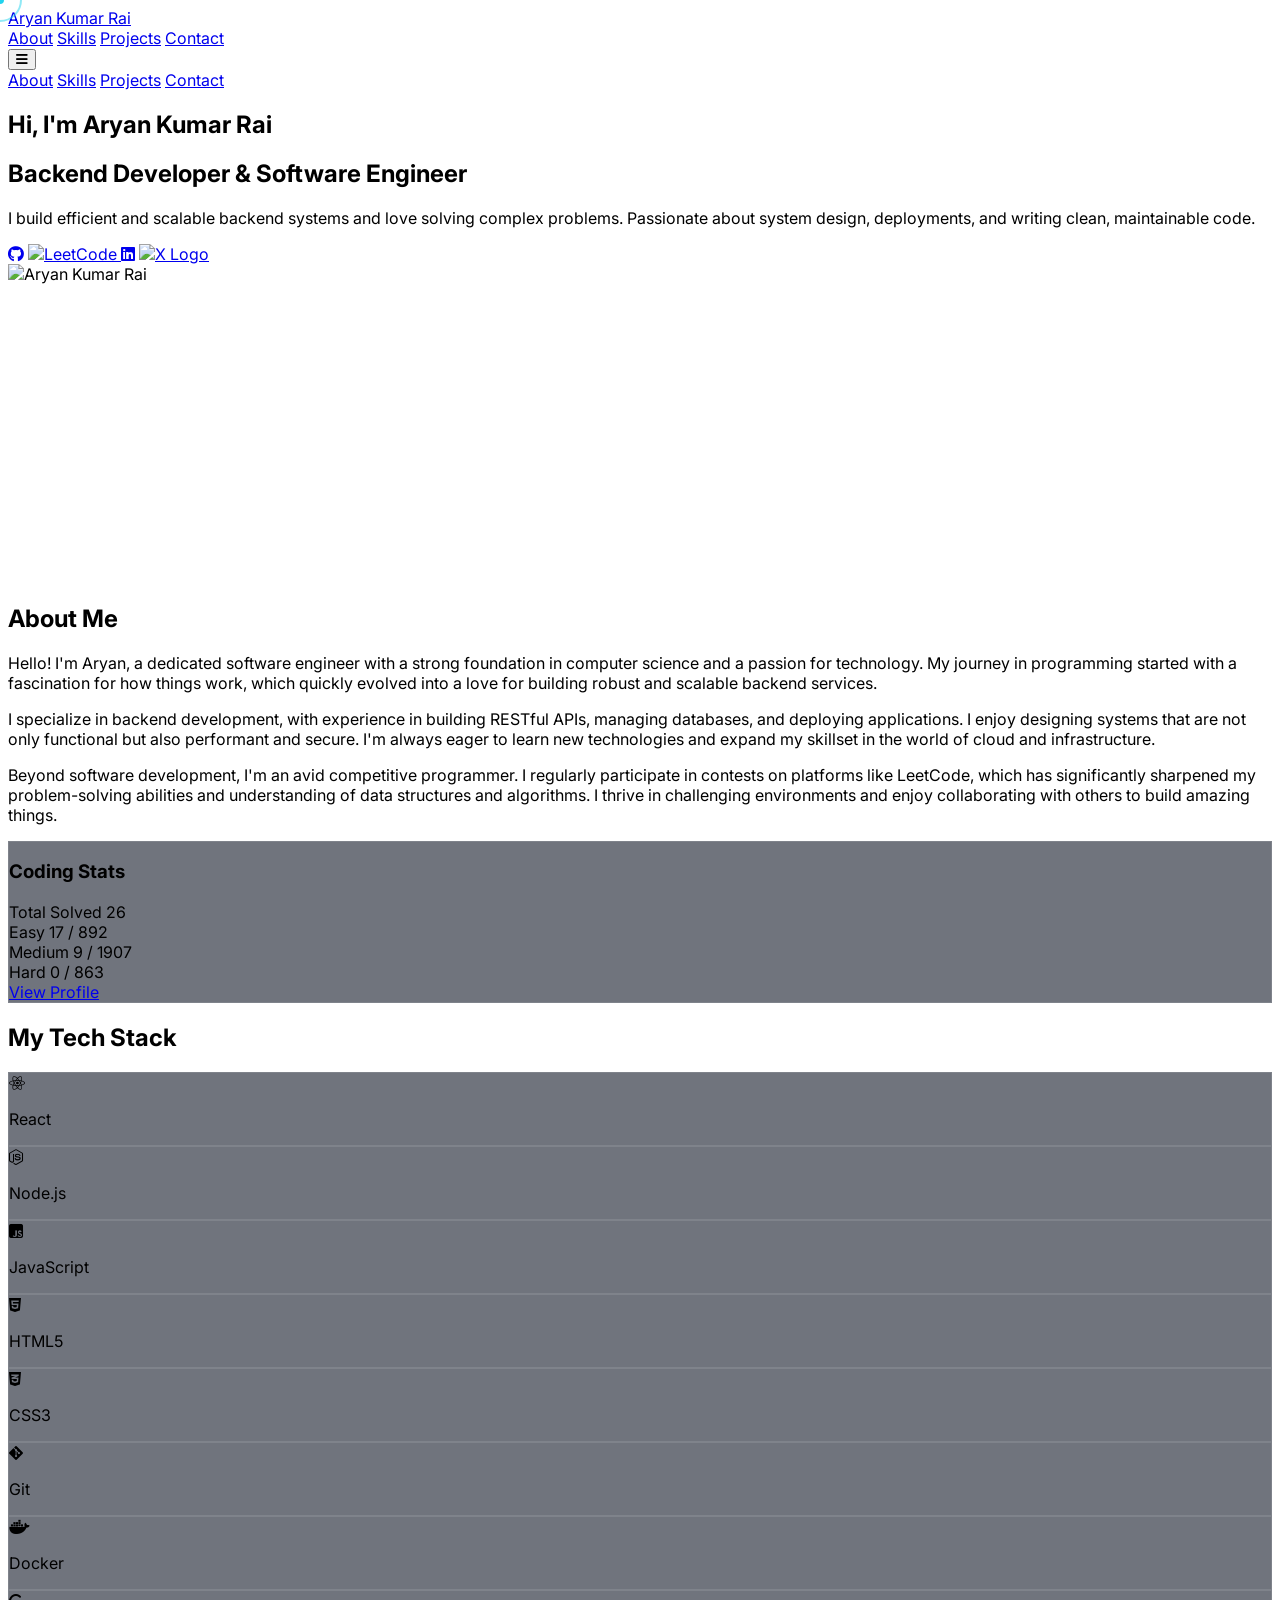
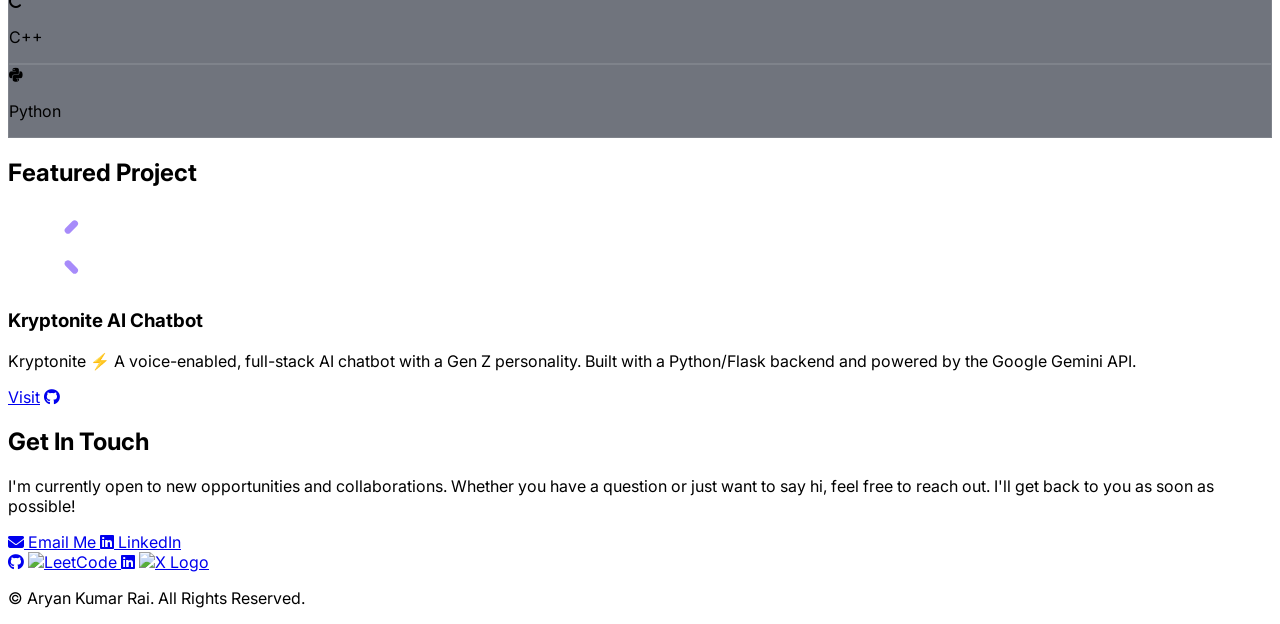
==== index.html @ 349c6fac "Update index.html" ====
<!DOCTYPE html>
<html lang="en">
<head>
    <meta charset="UTF-8">
    <meta name="viewport" content="width=device-width, initial-scale=1.0">
    <title>Aryan Kumar Rai - Portfolio</title>
    <script src="https://cdnjs.cloudflare.com/ajax/libs/three.js/r128/three.min.js"></script>
    <script src="https://cdn.tailwindcss.com"></script>
    <link href="https://fonts.googleapis.com/css2?family=Inter:wght@400;500;600;700&display=swap" rel="stylesheet">
    <link rel="stylesheet" href="https://cdnjs.cloudflare.com/ajax/libs/font-awesome/6.4.0/css/all.min.css">
    <link rel="stylesheet" href="style.css">
</head>
<body class="bg-gray-900 text-gray-200">

    <canvas id="bg-canvas"></canvas>

    <!-- Custom Cursor Elements -->
    <div class="cursor-dot"></div>
    <div class="cursor-outline"></div>

    <!-- Header -->
    <header class="bg-gray-900/80 backdrop-blur-sm sticky top-0 z-50">
        <div class="container mx-auto px-6 py-4 flex justify-between items-center">
            <a href="#" class="text-2xl font-bold text-white">Aryan Kumar Rai</a>
            <nav class="hidden md:flex space-x-6 items-center">
                <a href="#about" class="hover:text-cyan-400 transition-colors">About</a>
                <a href="#skills" class="hover:text-cyan-400 transition-colors">Skills</a>
                <a href="#projects" class="hover:text-cyan-400 transition-colors">Projects</a>
                <a href="#contact" class="hover:text-cyan-400 transition-colors">Contact</a>
            </nav>
            <button id="mobile-menu-button" class="md:hidden text-2xl">
                <i class="fas fa-bars"></i>
            </button>
        </div>
        <!-- Mobile Menu -->
        <div id="mobile-menu" class="hidden md:hidden px-6 pb-4">
            <a href="#about" class="block py-2 text-lg hover:text-cyan-400 transition-colors">About</a>
            <a href="#skills" class="block py-2 text-lg hover:text-cyan-400 transition-colors">Skills</a>
            <a href="#projects" class="block py-2 text-lg hover:text-cyan-400 transition-colors">Projects</a>
            <a href="#contact" class="block py-2 text-lg hover:text-cyan-400 transition-colors">Contact</a>
        </div>
    </header>

    <main class="container mx-auto px-6 py-12 relative z-10">

        <!-- Hero Section -->
        <section id="home" class="min-h-[80vh] flex flex-col md:flex-row items-center justify-center text-center md:text-left">
            <div class="md:w-1/2 mb-10 md:mb-0">
                <h1 class="text-4xl md:text-6xl font-bold leading-tight mb-4">
                    Hi, I'm <span class="text-cyan-400">Aryan Kumar Rai</span>
                </h1>
                <h2 class="text-2xl md:text-3xl text-gray-400 mb-8">Backend Developer & Software Engineer</h2>
                <p class="text-lg mb-8 max-w-xl mx-auto md:mx-0">
                    I build efficient and scalable backend systems and love solving complex problems. Passionate about system design, deployments, and writing clean, maintainable code.
                </p>
                <div class="flex justify-center md:justify-start space-x-4 items-center">
                    <a href="https://github.com/aryankumarrai" target="_blank" class="text-gray-300 hover:text-cyan-400 transition-colors text-3xl social-icon"><i class="fab fa-github"></i></a>
                    <a href="https://leetcode.com/u/aryankumarrai/" target="_blank" class="text-gray-300 hover:text-cyan-400 transition-colors">
                        <img src="https://cdn.iconscout.com/icon/free/png-256/free-leetcode-logo-icon-svg-png-download-2944960.png" alt="LeetCode" class="w-8 h-8 social-icon">
                    </a>
                    <a href="https://www.linkedin.com/in/aryankumarrai" target="_blank" class="text-gray-300 hover:text-cyan-400 transition-colors text-3xl social-icon"><i class="fab fa-linkedin"></i></a>
                    <a href="#" target="_blank" class="text-gray-300 hover:text-cyan-400 transition-colors">
                         <img src="https://static.dezeen.com/uploads/2023/07/x-logo-twitter-elon-musk_dezeen_2364_col_0.jpg" alt="X Logo" class="w-8 h-8 social-icon rounded-md">
                    </a>
                </div>
            </div>
             <div class="md:w-1/2 flex justify-center items-center">
                <!-- Profile Picture Container -->
                 <div class="profile-image-container">
                    <img src="https://media.licdn.com/dms/image/v2/D4E03AQFl2RPQ3EWhPg/profile-displayphoto-shrink_400_400/B4EZXxzFoKGYAg-/0/1743518478104?e=1759363200&v=beta&t=zNLG3S3oEq7czobm2VUm6BKMjxp6wqh5Le63hhycTLU" alt="Aryan Kumar Rai" class="w-full h-full rounded-full object-cover shadow-2xl shadow-cyan-500/20">
                    <canvas id="image-border-canvas"></canvas>
                 </div>
            </div>
        </section>

        <!-- About Section -->
        <section id="about" class="py-20">
            <h2 class="text-3xl font-bold text-center mb-12">About Me</h2>
            <div class="flex flex-col md:flex-row items-center gap-12">
                <div class="md:w-2/3 text-lg text-gray-300 leading-relaxed">
                    <p class="mb-4">
                        Hello! I'm Aryan, a dedicated software engineer with a strong foundation in computer science and a passion for technology. My journey in programming started with a fascination for how things work, which quickly evolved into a love for building robust and scalable backend services.
                    </p>
                    <p class="mb-4">
                        I specialize in backend development, with experience in building RESTful APIs, managing databases, and deploying applications. I enjoy designing systems that are not only functional but also performant and secure. I'm always eager to learn new technologies and expand my skillset in the world of cloud and infrastructure.
                    </p>
                    <p>
                        Beyond software development, I'm an avid competitive programmer. I regularly participate in contests on platforms like LeetCode, which has significantly sharpened my problem-solving abilities and understanding of data structures and algorithms. I thrive in challenging environments and enjoy collaborating with others to build amazing things.
                    </p>
                </div>
                <div class="md:w-1/3 p-6 glassmorphism rounded-xl">
                     <h3 class="text-xl font-semibold mb-4 text-white">Coding Stats</h3>
                     <div class="space-y-3">
                         <div class="flex justify-between items-center">
                             <span class="font-medium">Total Solved</span>
                             <span class="text-cyan-400 font-bold text-lg">26</span>
                         </div>
                         <div class="flex justify-between items-center">
                             <span class="font-medium text-green-400">Easy</span>
                             <span class="text-gray-300 font-semibold">17 / 892</span>
                         </div>
                         <div class="flex justify-between items-center">
                             <span class="font-medium text-yellow-400">Medium</span>
                             <span class="text-gray-300 font-semibold">9 / 1907</span>
                         </div>
                         <div class="flex justify-between items-center">
                             <span class="font-medium text-red-400">Hard</span>
                             <span class="text-gray-300 font-semibold">0 / 863</span>
                         </div>
                         <div class="mt-4">
                            <a href="https://leetcode.com/u/aryankumarrai/" target="_blank" class="inline-block w-full text-center bg-cyan-600 hover:bg-cyan-700 text-white font-semibold py-2 px-4 rounded-lg transition-colors">
                                View Profile
                            </a>
                         </div>
                     </div>
                </div>
            </div>
        </section>

        <!-- Skills Section -->
        <section id="skills" class="py-20">
            <h2 class="text-3xl font-bold text-center mb-12">My Tech Stack</h2>
            <div class="grid grid-cols-2 sm:grid-cols-3 md:grid-cols-4 lg:grid-cols-5 gap-8 text-center">
                <div class="skill-item p-4 glassmorphism rounded-lg hover:bg-gray-800/50 transition-all transform hover:-translate-y-1"><i class="fab fa-react text-5xl text-cyan-400 mb-2"></i><p>React</p></div>
                <div class="skill-item p-4 glassmorphism rounded-lg hover:bg-gray-800/50 transition-all transform hover:-translate-y-1"><i class="fab fa-node-js text-5xl text-green-500 mb-2"></i><p>Node.js</p></div>
                <div class="skill-item p-4 glassmorphism rounded-lg hover:bg-gray-800/50 transition-all transform hover:-translate-y-1"><i class="fab fa-js-square text-5xl text-yellow-400 mb-2"></i><p>JavaScript</p></div>
                <div class="skill-item p-4 glassmorphism rounded-lg hover:bg-gray-800/50 transition-all transform hover:-translate-y-1"><i class="fab fa-html5 text-5xl text-orange-500 mb-2"></i><p>HTML5</p></div>
                <div class="skill-item p-4 glassmorphism rounded-lg hover:bg-gray-800/50 transition-all transform hover:-translate-y-1"><i class="fab fa-css3-alt text-5xl text-blue-500 mb-2"></i><p>CSS3</p></div>
                <div class="skill-item p-4 glassmorphism rounded-lg hover:bg-gray-800/50 transition-all transform hover:-translate-y-1"><i class="fab fa-git-alt text-5xl text-orange-600 mb-2"></i><p>Git</p></div>
                <div class="skill-item p-4 glassmorphism rounded-lg hover:bg-gray-800/50 transition-all transform hover:-translate-y-1"><i class="fab fa-docker text-5xl text-blue-400 mb-2"></i><p>Docker</p></div>
                <div class="skill-item p-4 glassmorphism rounded-lg hover:bg-gray-800/50 transition-all transform hover:-translate-y-1"><i class="fas fa-c text-5xl text-blue-600 mb-2"></i><p>C++</p></div>
                <div class="skill-item p-4 glassmorphism rounded-lg hover:bg-gray-800/50 transition-all transform hover:-translate-y-1"><i class="fab fa-python text-5xl text-yellow-500 mb-2"></i><p>Python</p></div>
            </div>
        </section>

        <!-- Projects Section -->
        <section id="projects" class="py-20">
            <h2 class="text-3xl font-bold text-center mb-12">Featured Project</h2>
            <div class="flex justify-center">
                <div class="bg-gray-800/50 rounded-lg overflow-hidden shadow-lg transform hover:scale-105 transition-transform duration-300 max-w-sm">
                    <div class="w-full h-48 bg-gray-900/50 flex items-center justify-center">
                        <svg class="logo" width="80" height="80" viewBox="0 0 24 24" fill="none" xmlns="http://www.w3.org/2000/svg">
                            <path d="M13.5 3.5L6 12L13.5 20.5" stroke="var(--logo-color)" stroke-width="2" stroke-linecap="round" stroke-linejoin="round"/>
                            <path d="M11 12H20" stroke="var(--logo-color)" stroke-width="2" stroke-linecap="round" stroke-linejoin="round"/>
                            <path d="M18 7L20 5" stroke="var(--accent-color)" stroke-width="2" stroke-linecap="round" stroke-linejoin="round"/>
                            <path d="M18 17L20 19" stroke="var(--accent-color)" stroke-width="2" stroke-linecap="round" stroke-linejoin="round"/>
                        </svg>
                    </div>
                    <div class="p-6">
                        <h3 class="text-xl font-bold mb-2">Kryptonite AI Chatbot</h3>
                        <p class="text-gray-400 mb-4">Kryptonite ⚡ A voice-enabled, full-stack AI chatbot with a Gen Z personality. Built with a Python/Flask backend and powered by the Google Gemini API.</p>
                        <div class="flex justify-between items-center">
                            <a href="https://kryptonite-bot.vercel.app/" target="_blank" class="text-cyan-400 hover:underline">Visit</a>
                            <a href="https://github.com/aryankumarrai/KRYPTONITE" target="_blank" class="text-gray-300 hover:text-white"><i class="fab fa-github text-2xl"></i></a>
                        </div>
                    </div>
                </div>
            </div>
        </section>

        <!-- Contact Section -->
        <section id="contact" class="py-20 text-center">
            <h2 class="text-3xl font-bold mb-4">Get In Touch</h2>
            <p class="text-gray-400 mb-8 max-w-2xl mx-auto">
                I'm currently open to new opportunities and collaborations. Whether you have a question or just want to say hi, feel free to reach out. I'll get back to you as soon as possible!
            </p>
            <div class="flex flex-col sm:flex-row justify-center items-center space-y-4 sm:space-y-0 sm:space-x-4">
                <a href="mailto:aryansam1829@gmail.com" class="bg-cyan-600 hover:bg-cyan-700 text-white font-bold py-3 px-8 rounded-lg text-lg transition-colors inline-flex items-center w-full sm:w-auto justify-center">
                    <i class="fas fa-envelope mr-2"></i> Email Me
                </a>
                <a href="https://www.linkedin.com/in/aryankumarrai" target="_blank" class="bg-blue-600 hover:bg-blue-700 text-white font-bold py-3 px-8 rounded-lg text-lg transition-colors inline-flex items-center w-full sm:w-auto justify-center">
                    <i class="fab fa-linkedin mr-2"></i> LinkedIn
                </a>
            </div>
        </section>

    </main>

    <!-- Footer -->
    <footer class="bg-gray-900/80 mt-12">
        <div class="container mx-auto px-6 py-6 text-center text-gray-400">
            <div class="flex justify-center space-x-4 mb-4 items-center">
                <a href="https://github.com/aryankumarrai" target="_blank" class="hover:text-cyan-400 transition-colors text-xl social-icon"><i class="fab fa-github"></i></a>
                <a href="https://leetcode.com/u/aryankumarrai/" target="_blank" class="text-gray-300 hover:text-cyan-400 transition-colors">
                    <img src="https://cdn.iconscout.com/icon/free/png-256/free-leetcode-logo-icon-svg-png-download-2944960.png" alt="LeetCode" class="w-5 h-5 social-icon">
                </a>
                <a href="https://www.linkedin.com/in/aryankumarrai" target="_blank" class="hover:text-cyan-400 transition-colors text-xl social-icon"><i class="fab fa-linkedin"></i></a>
                <a href="#" target="_blank" class="text-gray-300 hover:text-cyan-400 transition-colors">
                    <img src="https://static.dezeen.com/uploads/2023/07/x-logo-twitter-elon-musk_dezeen_2364_col_0.jpg" alt="X Logo" class="w-5 h-5 social-icon rounded-sm">
                </a>
            </div>
            <p>&copy; <span id="current-year"></span> Aryan Kumar Rai. All Rights Reserved.</p>
        </div>
    </footer>

    <script src="script.js"></script>

</body>
</html>
---- style.css ----
html {
    scroll-behavior: smooth;
}
body {
    font-family: 'Inter', sans-serif;
    cursor: none; /* Hide the default cursor */
    overflow-x: hidden; /* Prevent horizontal scroll */
}
#bg-canvas {
    position: fixed;
    top: 0;
    left: 0;
    width: 100%;
    height: 100%;
    z-index: -1;
}
.glassmorphism {
    background: rgba(17, 24, 39, 0.6); /* Darker glass effect */
    backdrop-filter: blur(12px);
    -webkit-backdrop-filter: blur(12px);
    border: 1px solid rgba(255, 255, 255, 0.1);
}
.social-icon {
    transition: transform 0.3s ease;
}
.social-icon:hover {
    transform: scale(1.1);
}
.logo {
    --logo-color: #FFFFFF;
    --accent-color: #a78bfa; /* Updated accent color */
}
/* Custom Cursor Styles */
.cursor-dot {
    width: 8px;
    height: 8px;
    background-color: #22d3ee;
}
.cursor-outline {
    width: 40px;
    height: 40px;
    border: 2px solid rgba(34, 211, 238, 0.5);
}
.cursor-dot, .cursor-outline {
    position: fixed;
    top: 0;
    left: 0;
    transform: translate(-50%, -50%);
    border-radius: 50%;
    z-index: 9999;
    pointer-events: none;
    transition: transform 0.1s ease-out;
}
.cursor-outline.hover {
    transform: translate(-50%, -50%) scale(1.5);
    background-color: rgba(34, 211, 238, 0.1);
}
a, button {
    cursor: none;
}
.profile-image-container {
    position: relative;
    width: 16rem; /* 256px */
    height: 16rem; /* 256px */
}
@media (min-width: 768px) {
    .profile-image-container {
        width: 20rem; /* 320px */
        height: 20rem; /* 320px */
    }
}
#image-border-canvas {
    position: absolute;
    top: 50%;
    left: 50%;
    transform: translate(-50%, -50%);
    width: 125%;
    height: 125%;
    pointer-events: none;
}
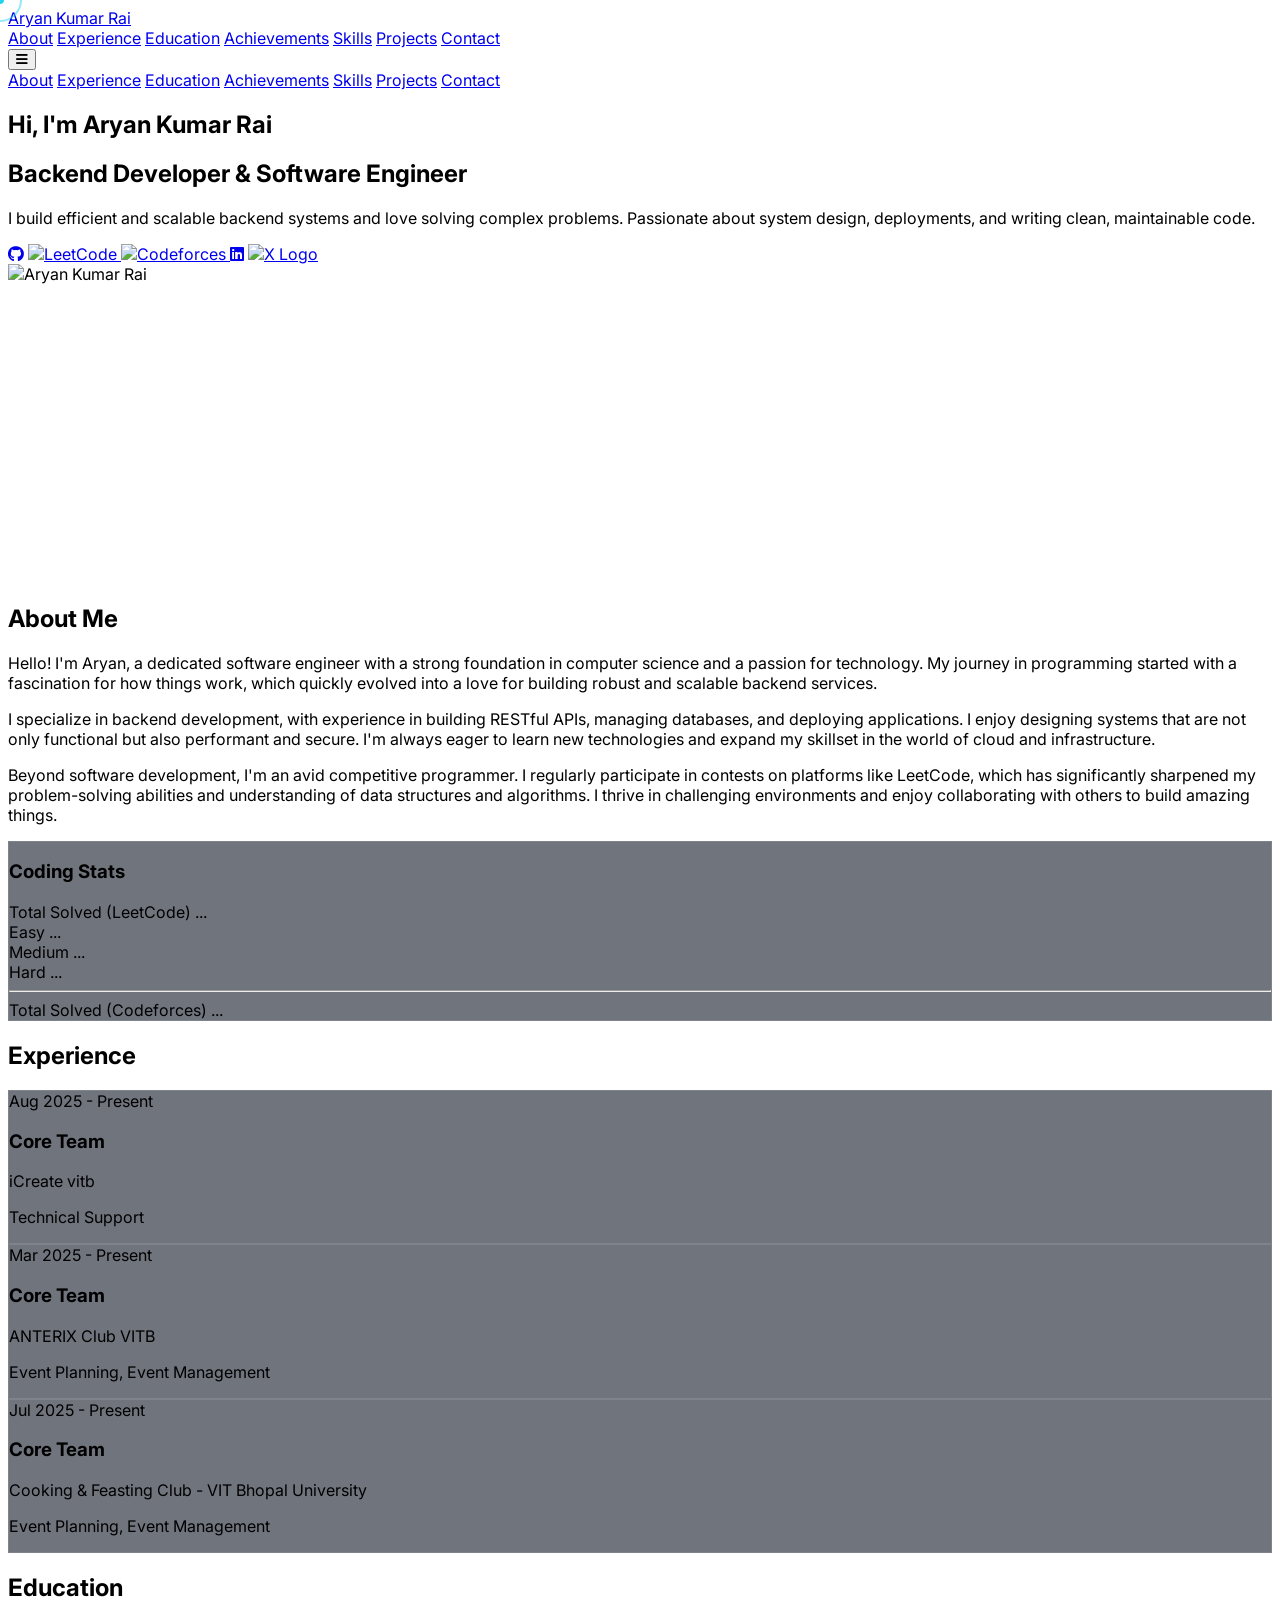
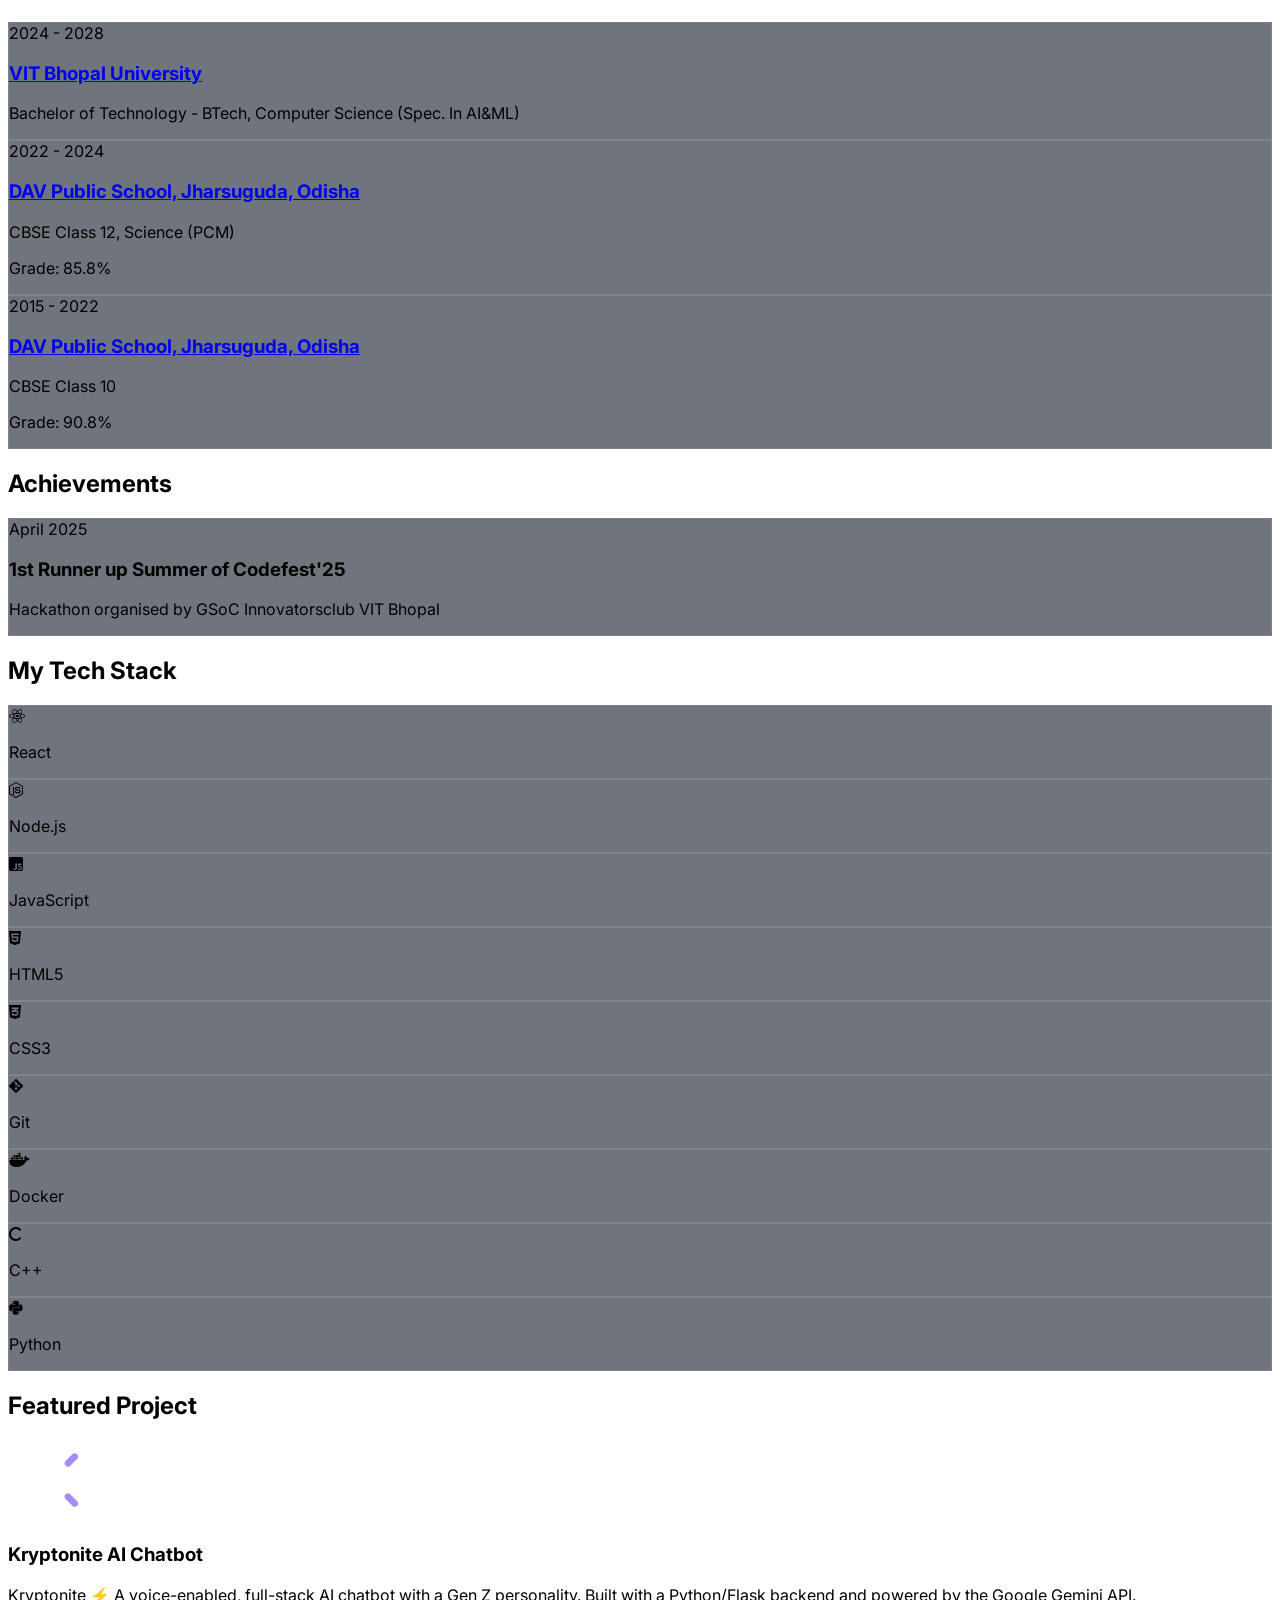
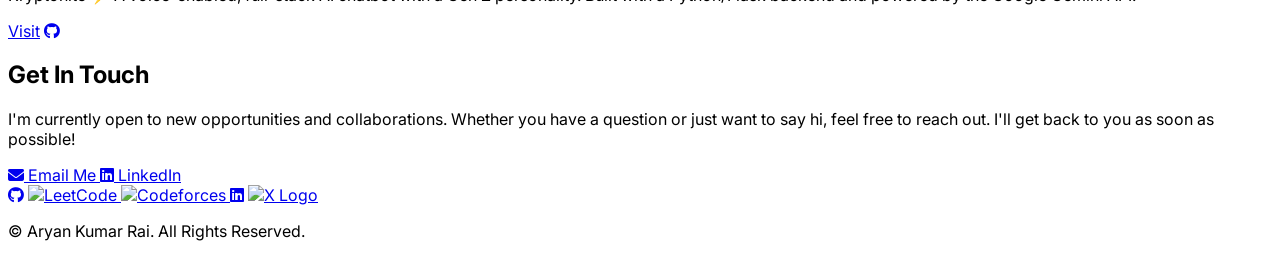
==== commit 213e88ec: "Update index.html" ====
--- a/index.html
+++ b/index.html
@@ -4,6 +4,7 @@
     <meta charset="UTF-8">
     <meta name="viewport" content="width=device-width, initial-scale=1.0">
     <title>Aryan Kumar Rai - Portfolio</title>
+    <link rel="icon" type="image/png" href="https://cdn-icons-png.flaticon.com/512/6361/6361475.png">
     <script src="https://cdnjs.cloudflare.com/ajax/libs/three.js/r128/three.min.js"></script>
     <script src="https://cdn.tailwindcss.com"></script>
     <link href="https://fonts.googleapis.com/css2?family=Inter:wght@400;500;600;700&display=swap" rel="stylesheet">
@@ -21,9 +22,12 @@
     <!-- Header -->
     <header class="bg-gray-900/80 backdrop-blur-sm sticky top-0 z-50">
         <div class="container mx-auto px-6 py-4 flex justify-between items-center">
-            <a href="#" class="text-2xl font-bold text-white">Aryan Kumar Rai</a>
+            <a href="#home" class="text-2xl font-bold text-white">Aryan Kumar Rai</a>
             <nav class="hidden md:flex space-x-6 items-center">
                 <a href="#about" class="hover:text-cyan-400 transition-colors">About</a>
+                <a href="#experience" class="hover:text-cyan-400 transition-colors">Experience</a>
+                <a href="#education" class="hover:text-cyan-400 transition-colors">Education</a>
+                <a href="#achievements" class="hover:text-cyan-400 transition-colors">Achievements</a>
                 <a href="#skills" class="hover:text-cyan-400 transition-colors">Skills</a>
                 <a href="#projects" class="hover:text-cyan-400 transition-colors">Projects</a>
                 <a href="#contact" class="hover:text-cyan-400 transition-colors">Contact</a>
@@ -35,6 +39,9 @@
         <!-- Mobile Menu -->
         <div id="mobile-menu" class="hidden md:hidden px-6 pb-4">
             <a href="#about" class="block py-2 text-lg hover:text-cyan-400 transition-colors">About</a>
+            <a href="#experience" class="block py-2 text-lg hover:text-cyan-400 transition-colors">Experience</a>
+            <a href="#education" class="block py-2 text-lg hover:text-cyan-400 transition-colors">Education</a>
+            <a href="#achievements" class="block py-2 text-lg hover:text-cyan-400 transition-colors">Achievements</a>
             <a href="#skills" class="block py-2 text-lg hover:text-cyan-400 transition-colors">Skills</a>
             <a href="#projects" class="block py-2 text-lg hover:text-cyan-400 transition-colors">Projects</a>
             <a href="#contact" class="block py-2 text-lg hover:text-cyan-400 transition-colors">Contact</a>
@@ -58,8 +65,11 @@
                     <a href="https://leetcode.com/u/aryankumarrai/" target="_blank" class="text-gray-300 hover:text-cyan-400 transition-colors">
                         <img src="https://cdn.iconscout.com/icon/free/png-256/free-leetcode-logo-icon-svg-png-download-2944960.png" alt="LeetCode" class="w-8 h-8 social-icon">
                     </a>
+                     <a href="https://codeforces.com/profile/aryankumarrai" target="_blank" class="text-gray-300 hover:text-cyan-400 transition-colors">
+                        <img src="https://codeforces.org/s/50247/apple-icon-60x60.png" alt="Codeforces" class="w-8 h-8 social-icon rounded-md">
+                    </a>
                     <a href="https://www.linkedin.com/in/aryankumarrai" target="_blank" class="text-gray-300 hover:text-cyan-400 transition-colors text-3xl social-icon"><i class="fab fa-linkedin"></i></a>
-                    <a href="#" target="_blank" class="text-gray-300 hover:text-cyan-400 transition-colors">
+                    <a href="https://x.com/aryan_islost" target="_blank" class="text-gray-300 hover:text-cyan-400 transition-colors">
                          <img src="https://static.dezeen.com/uploads/2023/07/x-logo-twitter-elon-musk_dezeen_2364_col_0.jpg" alt="X Logo" class="w-8 h-8 social-icon rounded-md">
                     </a>
                 </div>
@@ -67,8 +77,7 @@
              <div class="md:w-1/2 flex justify-center items-center">
                 <!-- Profile Picture Container -->
                  <div class="profile-image-container">
-                    <img src="https://media.licdn.com/dms/image/v2/D4E03AQFl2RPQ3EWhPg/profile-displayphoto-shrink_400_400/B4EZXxzFoKGYAg-/0/1743518478104?e=1759363200&v=beta&t=zNLG3S3oEq7czobm2VUm6BKMjxp6wqh5Le63hhycTLU" alt="Aryan Kumar Rai" class="w-full h-full rounded-full object-cover shadow-2xl shadow-cyan-500/20">
-                    <canvas id="image-border-canvas"></canvas>
+                    <img src="https://media.licdn.com/dms/image/v2/D4E03AQFl2RPQ3EWhPg/profile-displayphoto-shrink_400_400/B4EZXxzFoKGYAg-/0/1743518478104?e=1759363200&v=beta&t=zNLG3S3oEq7czobm2VUm6BKMjxp6wqh5Le63hhycTLU" alt="Aryan Kumar Rai" class="w-full h-full rounded-full object-cover">
                  </div>
             </div>
         </section>
@@ -90,32 +99,121 @@
                 </div>
                 <div class="md:w-1/3 p-6 glassmorphism rounded-xl">
                      <h3 class="text-xl font-semibold mb-4 text-white">Coding Stats</h3>
-                     <div class="space-y-3">
-                         <div class="flex justify-between items-center">
-                             <span class="font-medium">Total Solved</span>
-                             <span class="text-cyan-400 font-bold text-lg">26</span>
+                     <div id="leetcode-stats-container" class="space-y-3">
+                         <div class="flex justify-between items-center">
+                             <span class="font-medium">Total Solved (LeetCode)</span>
+                             <span id="total-solved" class="text-cyan-400 font-bold text-lg">...</span>
                          </div>
                          <div class="flex justify-between items-center">
                              <span class="font-medium text-green-400">Easy</span>
-                             <span class="text-gray-300 font-semibold">17 / 892</span>
+                             <span id="easy-solved" class="text-gray-300 font-semibold">...</span>
                          </div>
                          <div class="flex justify-between items-center">
                              <span class="font-medium text-yellow-400">Medium</span>
-                             <span class="text-gray-300 font-semibold">9 / 1907</span>
+                             <span id="medium-solved" class="text-gray-300 font-semibold">...</span>
                          </div>
                          <div class="flex justify-between items-center">
                              <span class="font-medium text-red-400">Hard</span>
-                             <span class="text-gray-300 font-semibold">0 / 863</span>
-                         </div>
-                         <div class="mt-4">
-                            <a href="https://leetcode.com/u/aryankumarrai/" target="_blank" class="inline-block w-full text-center bg-cyan-600 hover:bg-cyan-700 text-white font-semibold py-2 px-4 rounded-lg transition-colors">
-                                View Profile
-                            </a>
+                             <span id="hard-solved" class="text-gray-300 font-semibold">...</span>
+                         </div>
+                         <hr class="border-gray-600 my-3">
+                         <div class="flex justify-between items-center">
+                             <span class="font-medium">Total Solved (Codeforces)</span>
+                             <span id="codeforces-solved" class="text-cyan-400 font-bold text-lg">...</span>
                          </div>
                      </div>
                 </div>
             </div>
         </section>
+
+        <!-- Experience Section -->
+        <section id="experience" class="py-20">
+            <h2 class="text-3xl font-bold text-center mb-20">Experience</h2>
+            <div class="max-w-3xl mx-auto">
+                <div class="relative timeline-item pb-8">
+                    <div class="timeline-dot"></div>
+                    <div class="timeline-content glassmorphism rounded-lg p-6">
+                        <span class="font-bold text-cyan-400 text-sm tracking-wide">Aug 2025 - Present</span>
+                        <h3 class="text-xl font-bold pt-1">Core Team</h3>
+                        <p class="text-gray-400 text-sm">iCreate vitb</p>
+                         <p class="pt-2">Technical Support</p>
+                    </div>
+                </div>
+                 <div class="relative timeline-item pb-8">
+                    <div class="timeline-dot"></div>
+                    <div class="timeline-content glassmorphism rounded-lg p-6">
+                        <span class="font-bold text-cyan-400 text-sm tracking-wide">Mar 2025 - Present</span>
+                        <h3 class="text-xl font-bold pt-1">Core Team</h3>
+                        <p class="text-gray-400 text-sm">ANTERIX Club VITB</p>
+                        <p class="pt-2">Event Planning, Event Management</p>
+                    </div>
+                </div>
+                 <div class="relative timeline-item pb-8">
+                    <div class="timeline-dot"></div>
+                    <div class="timeline-content glassmorphism rounded-lg p-6">
+                        <span class="font-bold text-cyan-400 text-sm tracking-wide">Jul 2025 - Present</span>
+                        <h3 class="text-xl font-bold pt-1">Core Team</h3>
+                        <p class="text-gray-400 text-sm">Cooking & Feasting Club - VIT Bhopal University</p>
+                        <p class="pt-2">Event Planning, Event Management</p>
+                    </div>
+                </div>
+            </div>
+        </section>
+
+        <!-- Education Section -->
+       <section id="education" class="py-20">
+            <h2 class="text-3xl font-bold text-center mb-20">Education</h2>
+            <div class="max-w-3xl mx-auto">
+                <div class="relative timeline-item pb-8">
+                    <div class="timeline-dot"></div>
+                    <div class="timeline-content glassmorphism rounded-lg p-6">
+                        <span class="font-bold text-cyan-400 text-sm tracking-wide">2024 - 2028</span>
+                        <h3 class="text-xl font-bold pt-1">
+                            <a href="https://www.google.com/maps/place/VIT+Bhopal+University/@23.0774796,76.8513183,17z/data=!3m1!4b1!4m6!3m5!1s0x397ce9ceaaaaaaab:0xa224b6b82b421f83!8m2!3d23.0774796!4d76.8513183!16s%2Fg%2F11hbgkdndx?entry=ttu&g_ep=EgoyMDI1MDgyNS4wIKXMDSoASAFQAw%3D%3D" target="_blank" class="hover:text-white transition-colors">VIT Bhopal University</a>
+                        </h3>
+                        <p class="text-gray-400 text-sm">Bachelor of Technology - BTech, Computer Science (Spec. In AI&ML)</p>
+                    </div>
+                </div>
+                 <div class="relative timeline-item pb-8">
+                    <div class="timeline-dot"></div>
+                    <div class="timeline-content glassmorphism rounded-lg p-6">
+                        <span class="font-bold text-cyan-400 text-sm tracking-wide">2022 - 2024</span>
+                         <h3 class="text-xl font-bold pt-1">
+                            <a href="https://www.google.com/maps/place/DAV+public+school/@21.8192711,84.0214315,17z/data=!3m1!4b1!4m6!3m5!1s0x3a20e3e0c05c4109:0x97605bd26ae22d11!8m2!3d21.8192711!4d84.0214315!16s%2Fg%2F1pyqjwrzr?entry=ttu&g_ep=EgoyMDI1MDgyNS4wIKXMDSoASAFQAw%3D%3D" target="_blank" class="hover:text-white transition-colors">DAV Public School, Jharsuguda, Odisha</a>
+                        </h3>
+                        <p class="text-gray-400 text-sm">CBSE Class 12, Science (PCM)</p>
+                        <p class="pt-2">Grade: 85.8%</p>
+                    </div>
+                </div>
+                 <div class="relative timeline-item pb-8">
+                    <div class="timeline-dot"></div>
+                     <div class="timeline-content glassmorphism rounded-lg p-6">
+                        <span class="font-bold text-cyan-400 text-sm tracking-wide">2015 - 2022</span>
+                         <h3 class="text-xl font-bold pt-1">
+                            <a href="https://www.google.com/maps/place/DAV+public+school/@21.8192711,84.0214315,17z/data=!3m1!4b1!4m6!3m5!1s0x3a20e3e0c05c4109:0x97605bd26ae22d11!8m2!3d21.8192711!4d84.0214315!16s%2Fg%2F1pyqjwrzr?entry=ttu&g_ep=EgoyMDI1MDgyNS4wIKXMDSoASAFQAw%3D%3D" target="_blank" class="hover:text-white transition-colors">DAV Public School, Jharsuguda, Odisha</a>
+                        </h3>
+                        <p class="text-gray-400 text-sm">CBSE Class 10</p>
+                        <p class="pt-2">Grade: 90.8%</p>
+                    </div>
+                </div>
+            </div>
+        </section>
+
+        <!-- Achievements Section -->
+        <section id="achievements" class="py-20">
+            <h2 class="text-3xl font-bold text-center mb-20">Achievements</h2>
+            <div class="max-w-3xl mx-auto">
+                <div class="relative timeline-item pb-8">
+                    <div class="timeline-dot"></div>
+                    <div class="timeline-content glassmorphism rounded-lg p-6">
+                        <span class="font-bold text-cyan-400 text-sm tracking-wide">April 2025</span>
+                        <h3 class="text-xl font-bold pt-1">1st Runner up Summer of Codefest'25</h3>
+                        <p class="text-gray-400 text-sm">Hackathon organised by GSoC Innovatorsclub VIT Bhopal</p>
+                    </div>
+                </div>
+            </div>
+        </section>
+
 
         <!-- Skills Section -->
         <section id="skills" class="py-20">
@@ -184,8 +282,11 @@
                 <a href="https://leetcode.com/u/aryankumarrai/" target="_blank" class="text-gray-300 hover:text-cyan-400 transition-colors">
                     <img src="https://cdn.iconscout.com/icon/free/png-256/free-leetcode-logo-icon-svg-png-download-2944960.png" alt="LeetCode" class="w-5 h-5 social-icon">
                 </a>
+                 <a href="https://codeforces.com/profile/aryankumarrai" target="_blank" class="text-gray-300 hover:text-cyan-400 transition-colors">
+                    <img src="https://codeforces.org/s/50247/apple-icon-60x60.png" alt="Codeforces" class="w-5 h-5 social-icon rounded-md">
+                </a>
                 <a href="https://www.linkedin.com/in/aryankumarrai" target="_blank" class="hover:text-cyan-400 transition-colors text-xl social-icon"><i class="fab fa-linkedin"></i></a>
-                <a href="#" target="_blank" class="text-gray-300 hover:text-cyan-400 transition-colors">
+                <a href="https://x.com/aryan_islost" target="_blank" class="text-gray-300 hover:text-cyan-400 transition-colors">
                     <img src="https://static.dezeen.com/uploads/2023/07/x-logo-twitter-elon-musk_dezeen_2364_col_0.jpg" alt="X Logo" class="w-5 h-5 social-icon rounded-sm">
                 </a>
             </div>
@@ -197,3 +298,4 @@
 
 </body>
 </html>
+
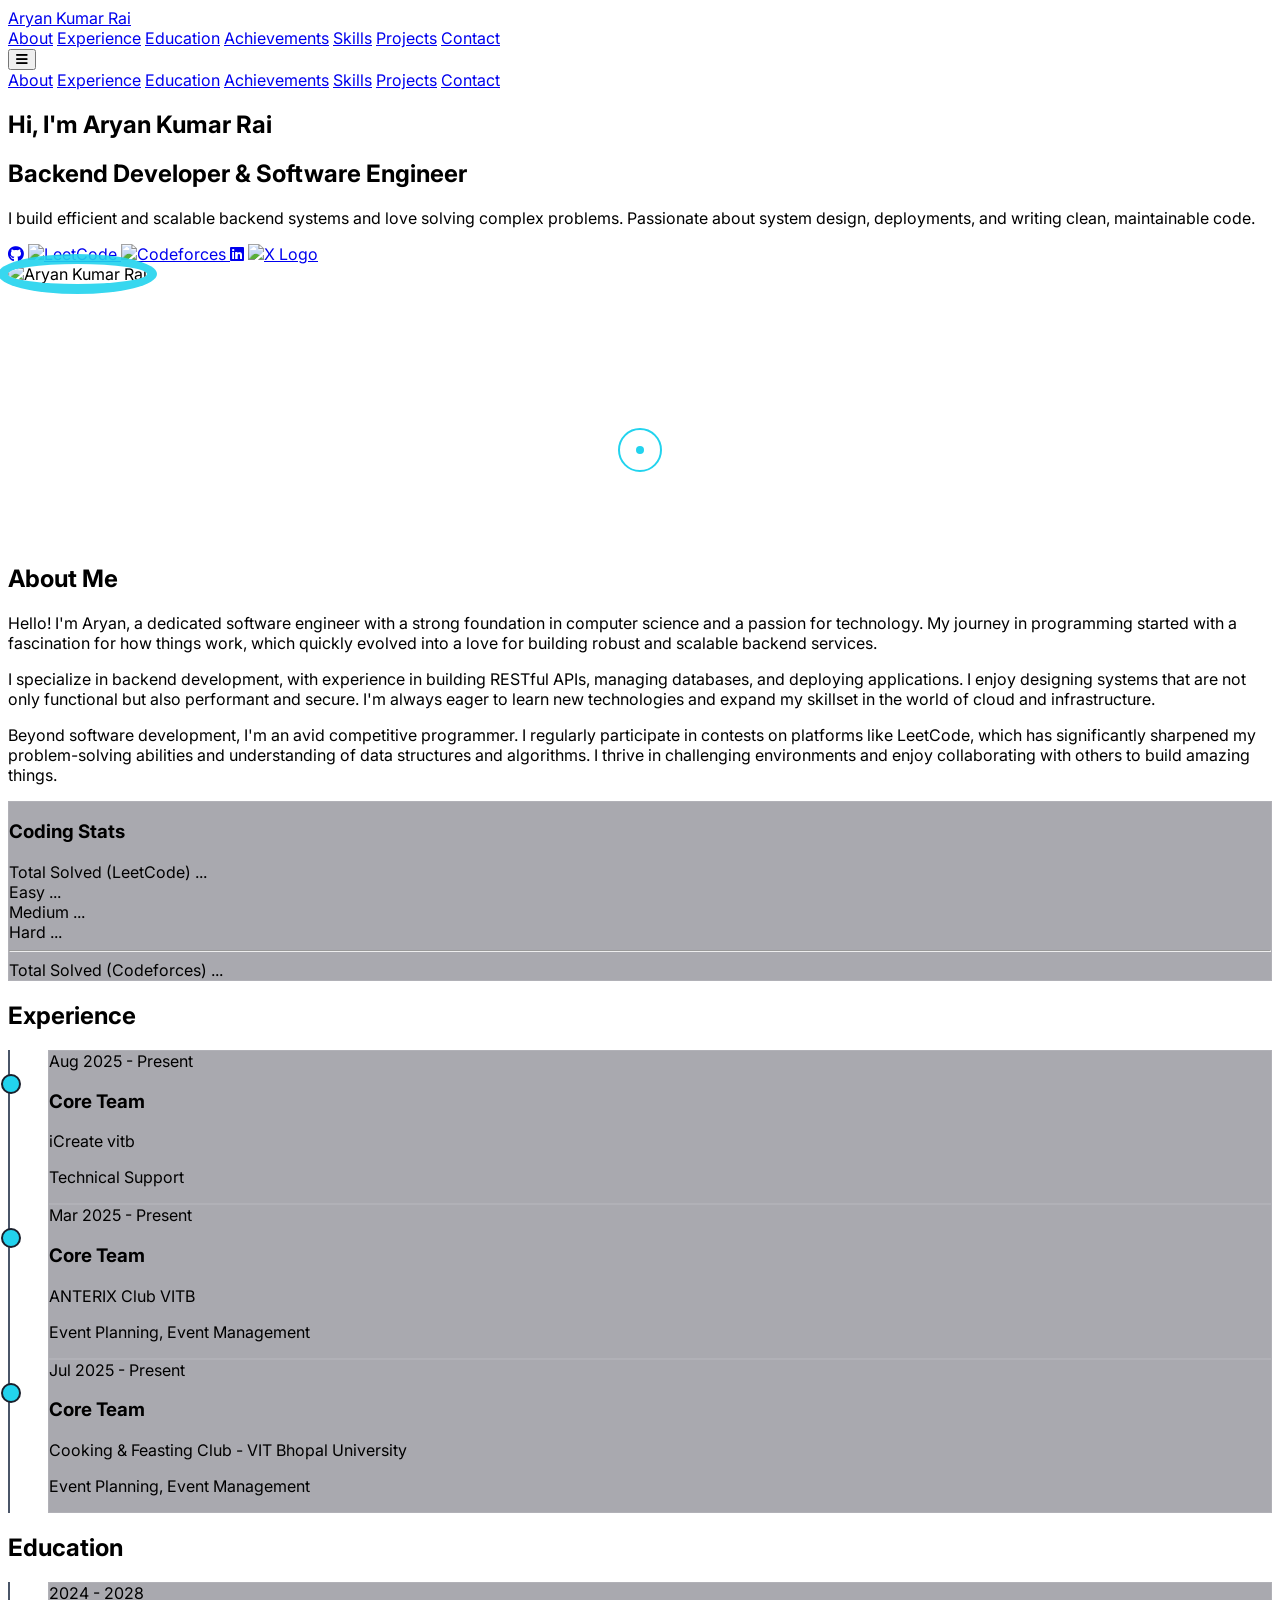
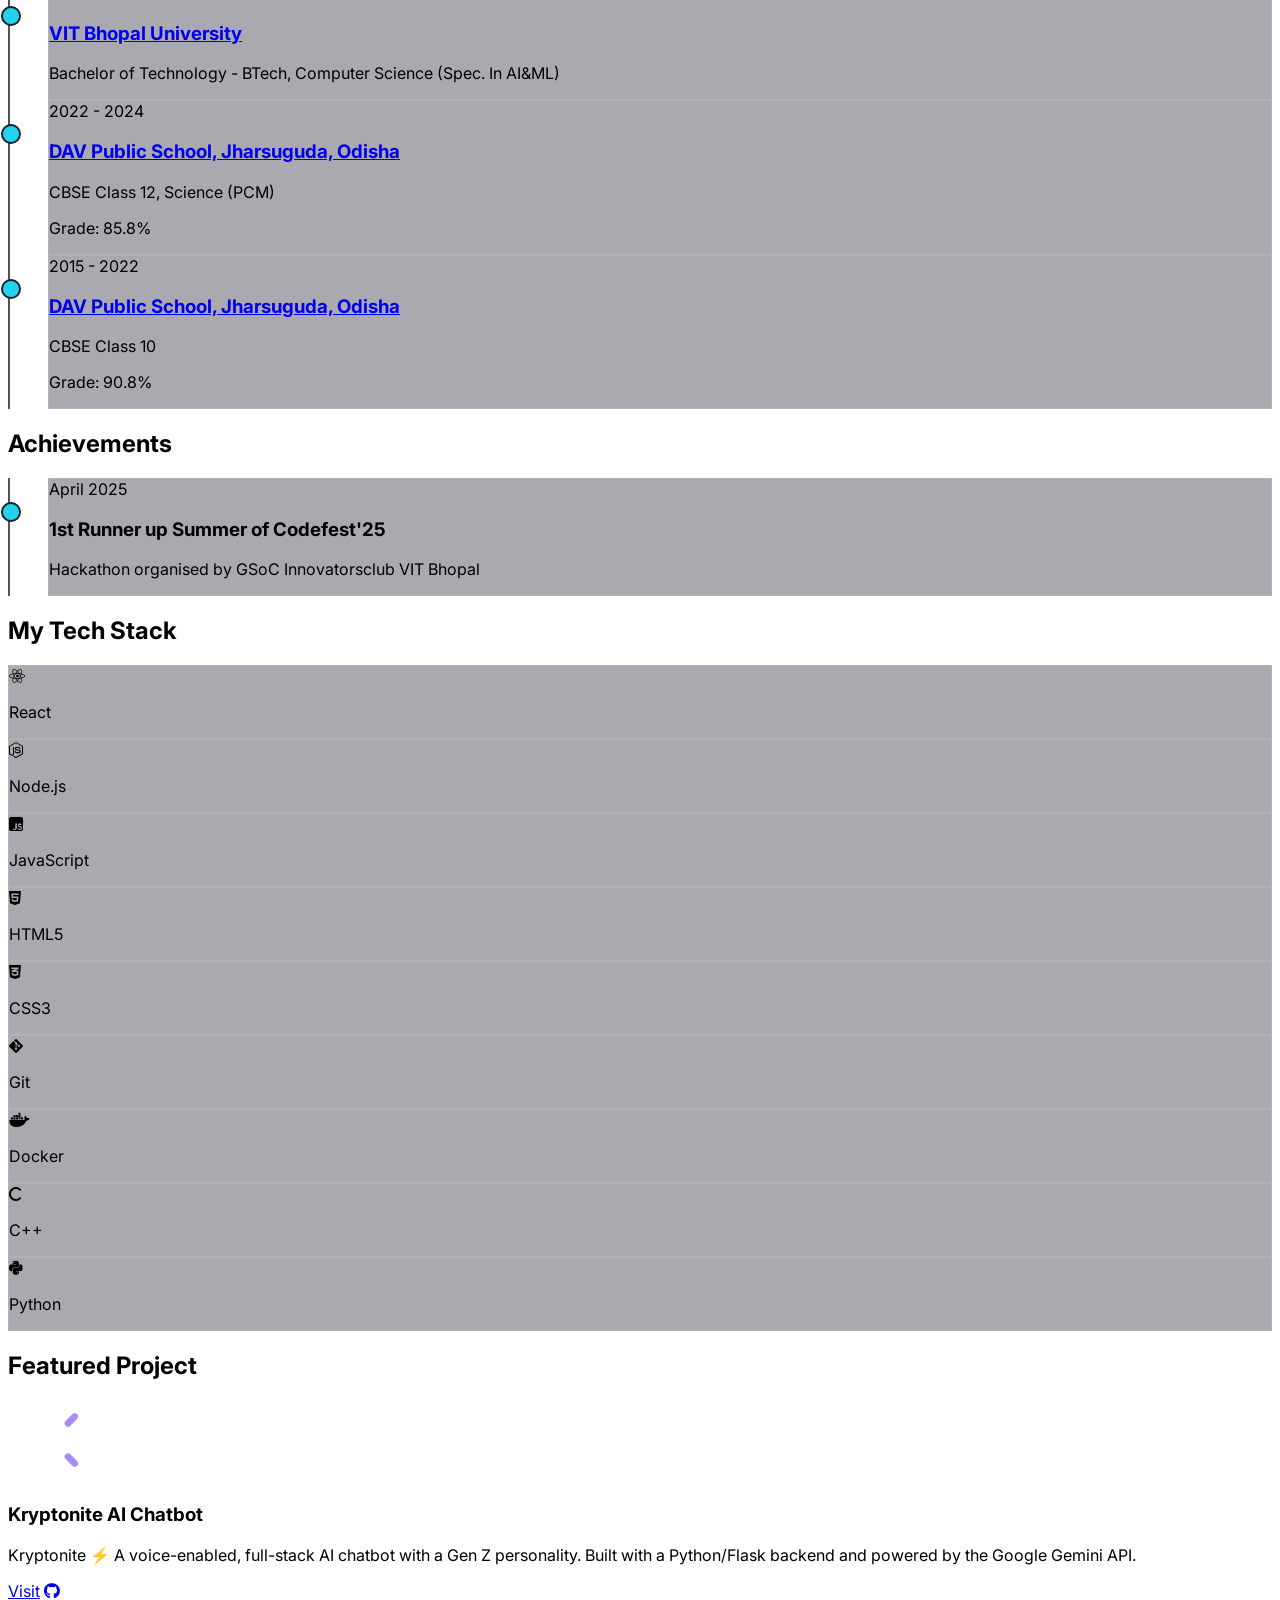
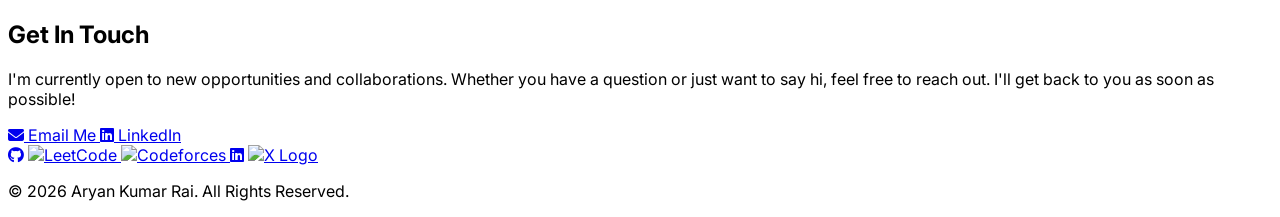
==== commit 7698cf95: "Update index.html" ====
--- a/index.html
+++ b/index.html
@@ -77,7 +77,7 @@
              <div class="md:w-1/2 flex justify-center items-center">
                 <!-- Profile Picture Container -->
                  <div class="profile-image-container">
-                    <img src="https://media.licdn.com/dms/image/v2/D4E03AQFl2RPQ3EWhPg/profile-displayphoto-shrink_400_400/B4EZXxzFoKGYAg-/0/1743518478104?e=1759363200&v=beta&t=zNLG3S3oEq7czobm2VUm6BKMjxp6wqh5Le63hhycTLU" alt="Aryan Kumar Rai" class="w-full h-full rounded-full object-cover">
+                    <img src="https://media.licdn.com/dms/image/v2/D4E03AQFl2RPQ3EWhPg/profile-displayphoto-shrink_400_400/B4EZXxzFoKGYAg-/0/1743518478104?e=1762992000&v=beta&t=9tCfm5daORCMpi0AnYCl0LRu8oz7Vu_h9tRBi3Hc_Uo" alt="Aryan Kumar Rai" class="w-full h-full rounded-full object-cover">
                  </div>
             </div>
         </section>
--- a/style.css
+++ b/style.css
@@ -1,11 +1,15 @@
-html {
-    scroll-behavior: smooth;
+:root {
+  --logo-color: #ffffff;
+  --accent-color: #a78bfa; /* Lavender */
 }
+
 body {
     font-family: 'Inter', sans-serif;
-    cursor: none; /* Hide the default cursor */
-    overflow-x: hidden; /* Prevent horizontal scroll */
+    overflow-x: hidden;
+    position: relative;
+    cursor: none;
 }
+
 #bg-canvas {
     position: fixed;
     top: 0;
@@ -14,67 +18,130 @@
     height: 100%;
     z-index: -1;
 }
-.glassmorphism {
-    background: rgba(17, 24, 39, 0.6); /* Darker glass effect */
-    backdrop-filter: blur(12px);
-    -webkit-backdrop-filter: blur(12px);
-    border: 1px solid rgba(255, 255, 255, 0.1);
+
+/* Custom Cursor Styles */
+.cursor-dot, .cursor-outline {
+    pointer-events: none;
+    position: fixed;
+    top: 50%;
+    left: 50%;
+    transform: translate(-50%, -50%);
+    border-radius: 50%;
+    z-index: 10000;
+    opacity: 1;
+    transition: opacity 0.3s ease-in-out;
 }
-.social-icon {
-    transition: transform 0.3s ease;
-}
-.social-icon:hover {
-    transform: scale(1.1);
-}
-.logo {
-    --logo-color: #FFFFFF;
-    --accent-color: #a78bfa; /* Updated accent color */
-}
-/* Custom Cursor Styles */
+
 .cursor-dot {
     width: 8px;
     height: 8px;
     background-color: #22d3ee;
 }
+
 .cursor-outline {
     width: 40px;
     height: 40px;
-    border: 2px solid rgba(34, 211, 238, 0.5);
+    border: 2px solid #22d3ee;
+    transition: width 0.3s ease, height 0.3s ease, border-width 0.3s ease;
 }
-.cursor-dot, .cursor-outline {
-    position: fixed;
+
+.cursor-outline.hover {
+    width: 60px;
+    height: 60px;
+    border-width: 3px;
+}
+
+@media (hover: none) and (pointer: coarse), (max-width: 1024px) {
+    body, a, button {
+        cursor: auto; /* Restore default cursor on touch/mobile */
+    }
+}
+
+
+/* Glassmorphism Effect */
+.glassmorphism {
+    background: rgba(41, 41, 56, 0.4);
+    backdrop-filter: blur(10px);
+    -webkit-backdrop-filter: blur(10px);
+    border: 1px solid rgba(255, 255, 255, 0.1);
+}
+
+.social-icon {
+    transition: transform 0.3s ease;
+}
+.social-icon:hover {
+    transform: scale(1.2);
+}
+
+.skill-item i {
+    transition: transform 0.3s ease;
+}
+.skill-item:hover i {
+    transform: rotateY(360deg);
+}
+
+/* Timeline Styling */
+.timeline-item {
+    position: relative;
+    padding-left: 2.5rem; /* Space for the line and dot */
+}
+
+.timeline-item::before {
+    content: '';
+    position: absolute;
+    left: 0;
     top: 0;
-    left: 0;
-    transform: translate(-50%, -50%);
+    bottom: 0;
+    width: 2px;
+    background-color: #4a5568;
+}
+
+.timeline-dot {
+    content: '';
+    position: absolute;
+    left: -7px; /* Position dot on the line */
+    top: 1.5rem;  /* Align with the start of the text content */
+    width: 16px;
+    height: 16px;
+    background-color: #22d3ee;
     border-radius: 50%;
-    z-index: 9999;
-    pointer-events: none;
-    transition: transform 0.1s ease-out;
+    border: 2px solid #1a202c;
+    z-index: 1;
 }
-.cursor-outline.hover {
-    transform: translate(-50%, -50%) scale(1.5);
-    background-color: rgba(34, 211, 238, 0.1);
+
+/* Profile Image and Border Container */
+.profile-image-container {
+    position: relative;
+    width: 280px;
+    height: 280px;
 }
-a, button {
+
+.profile-image-container img {
+    width: 100%;
+    height: 100%;
+    border-radius: 50%;
+    object-fit: cover;
+    /* This single line creates the thick, perfectly aligned border */
+    box-shadow: 0 0 0 10px rgba(34, 211, 238, 0.9);
+}
+
+/* Active Nav Link Style */
+nav a.active, #mobile-menu a.active {
+    color: #22d3ee;
+    font-weight: 600;
+}
+
+/* Header Name Hover Effect */
+header a.text-2xl {
+    transition: color 0.3s ease, text-shadow 0.3s ease;
+}
+header a.text-2xl:hover {
+    color: #22d3ee;
+    text-shadow: 0 0 10px #22d3ee, 0 0 20px #22d3ee;
+}
+
+/* Hiding default cursor */
+body, a, button {
     cursor: none;
 }
-.profile-image-container {
-    position: relative;
-    width: 16rem; /* 256px */
-    height: 16rem; /* 256px */
-}
-@media (min-width: 768px) {
-    .profile-image-container {
-        width: 20rem; /* 320px */
-        height: 20rem; /* 320px */
-    }
-}
-#image-border-canvas {
-    position: absolute;
-    top: 50%;
-    left: 50%;
-    transform: translate(-50%, -50%);
-    width: 125%;
-    height: 125%;
-    pointer-events: none;
-}
+
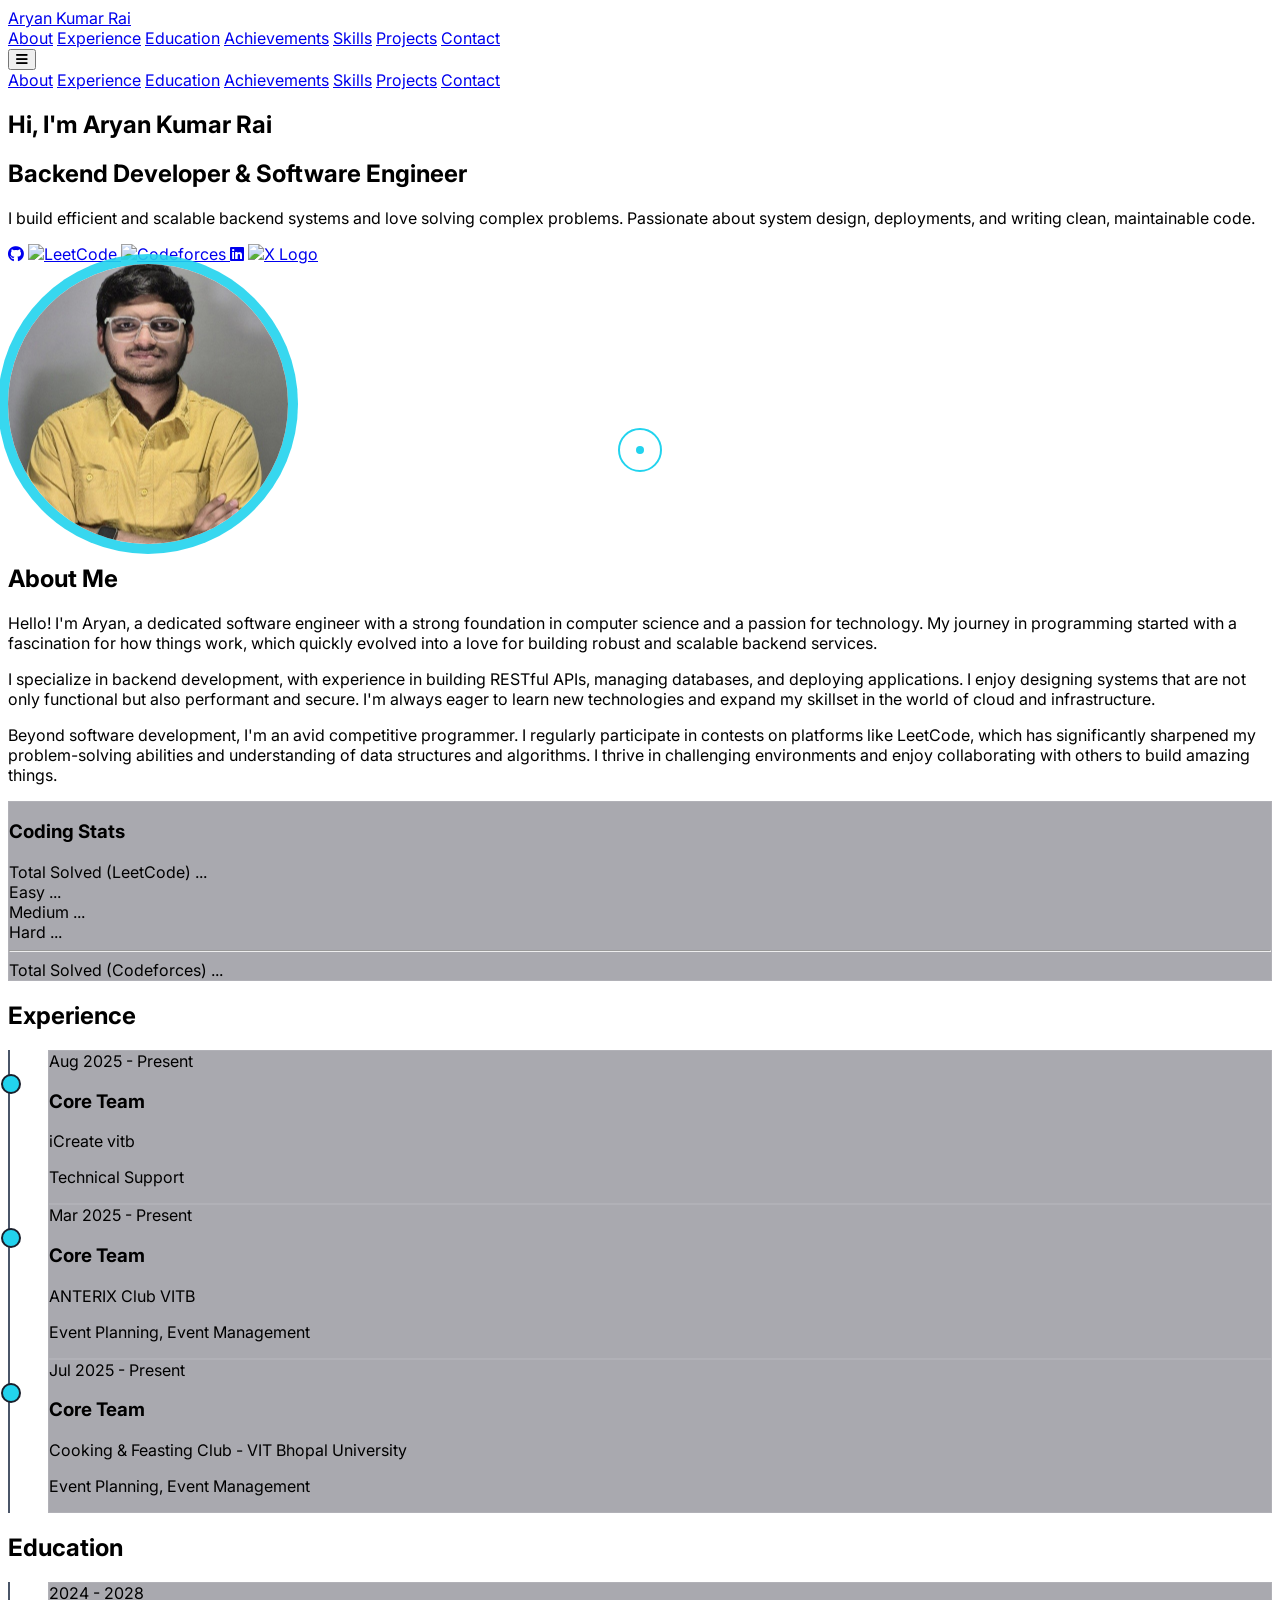
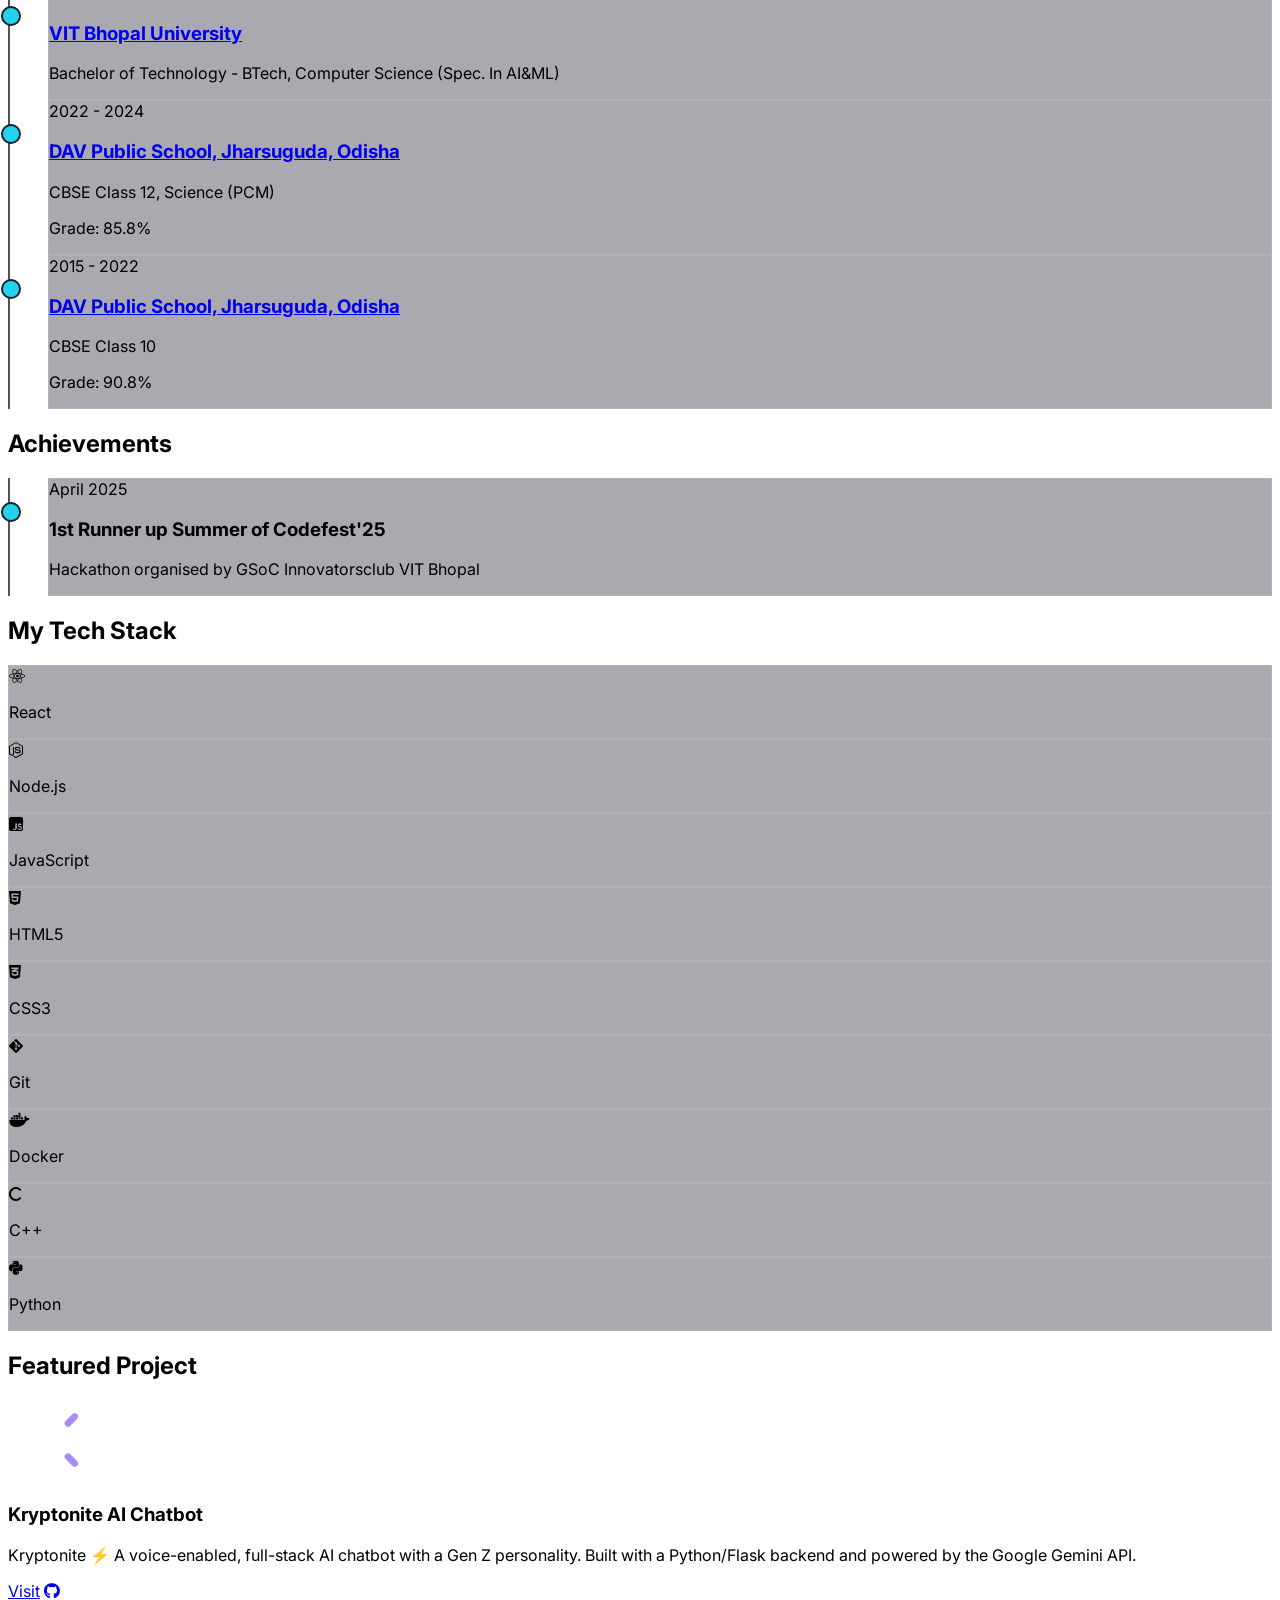
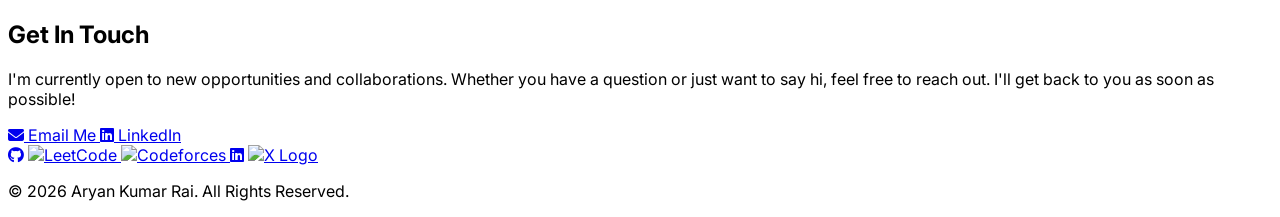
==== commit 911ba1aa: "Update index.html" ====
--- a/index.html
+++ b/index.html
@@ -77,7 +77,7 @@
              <div class="md:w-1/2 flex justify-center items-center">
                 <!-- Profile Picture Container -->
                  <div class="profile-image-container">
-                    <img src="https://media.licdn.com/dms/image/v2/D4E03AQFl2RPQ3EWhPg/profile-displayphoto-shrink_400_400/B4EZXxzFoKGYAg-/0/1743518478104?e=1762992000&v=beta&t=9tCfm5daORCMpi0AnYCl0LRu8oz7Vu_h9tRBi3Hc_Uo" alt="Aryan Kumar Rai" class="w-full h-full rounded-full object-cover">
+                    <img src="assets\Profile.jpg" alt="Aryan Kumar Rai" class="w-full h-full rounded-full object-cover">
                  </div>
             </div>
         </section>
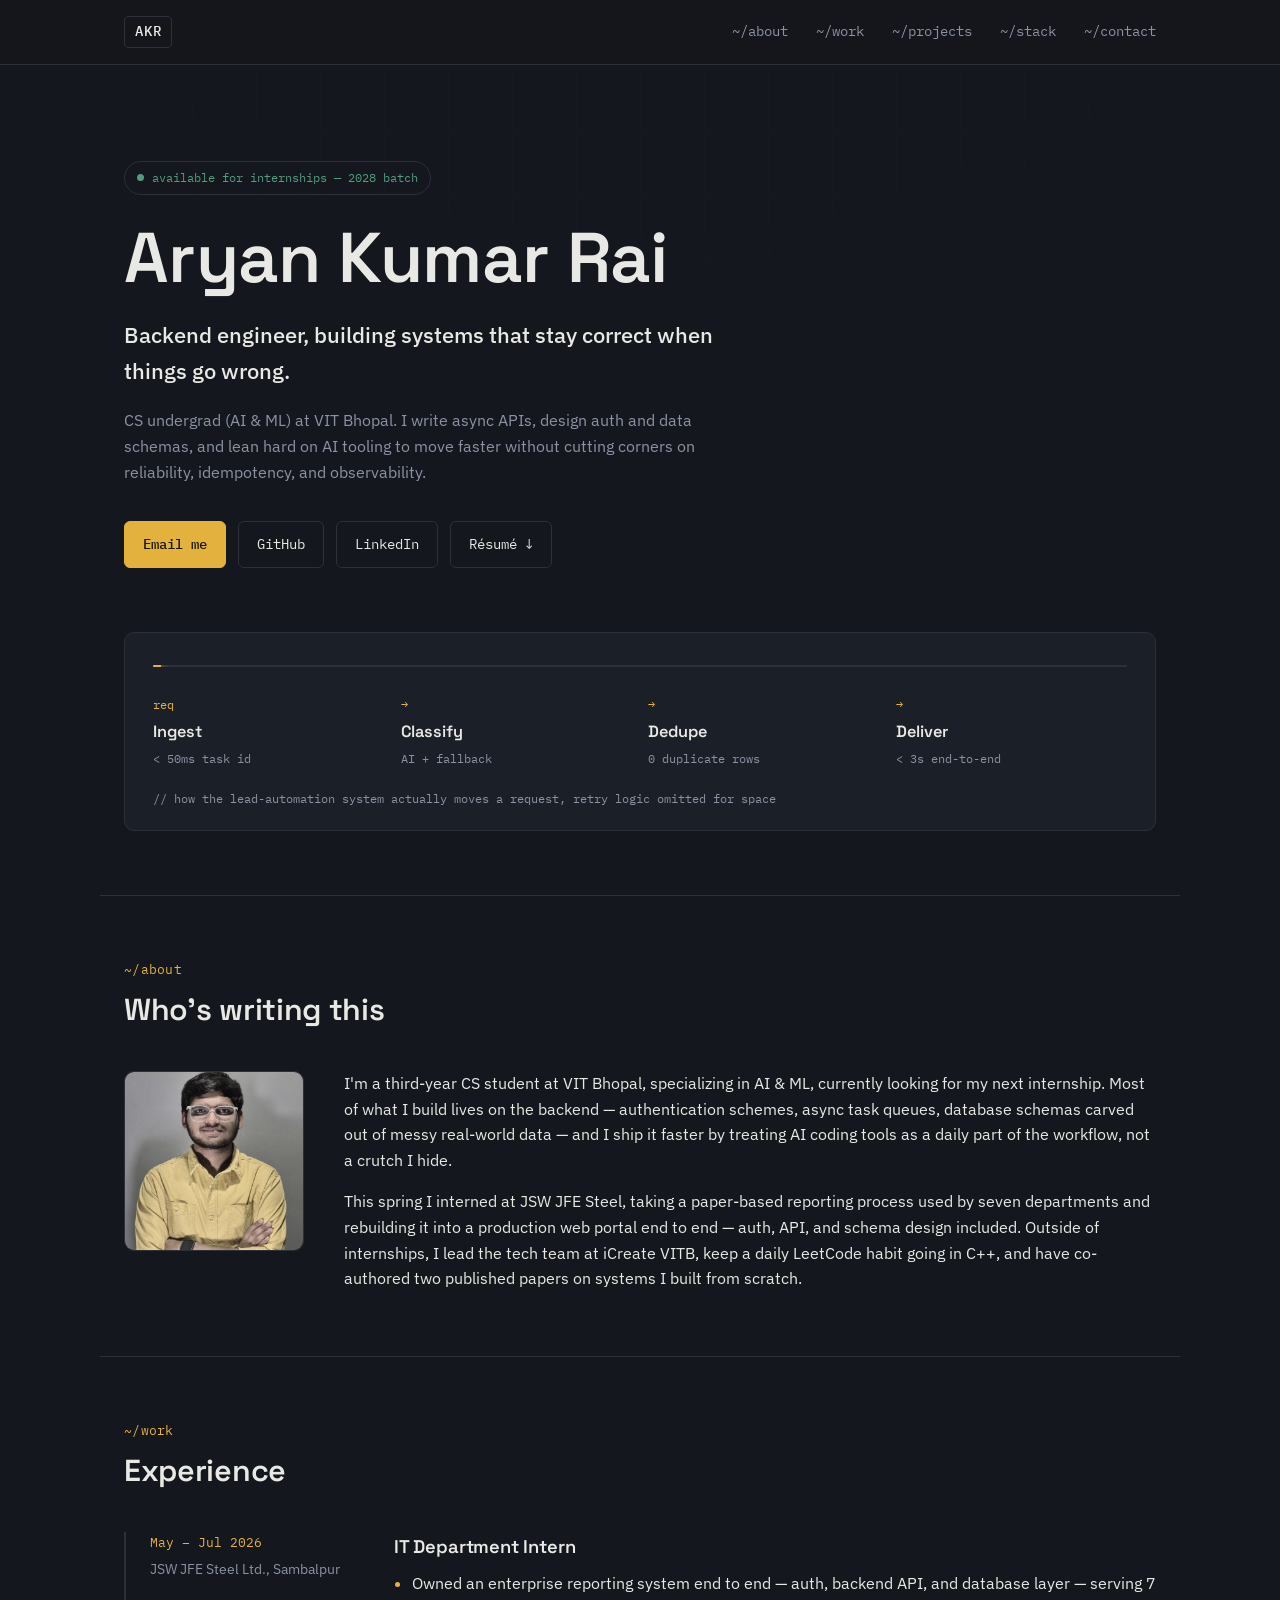
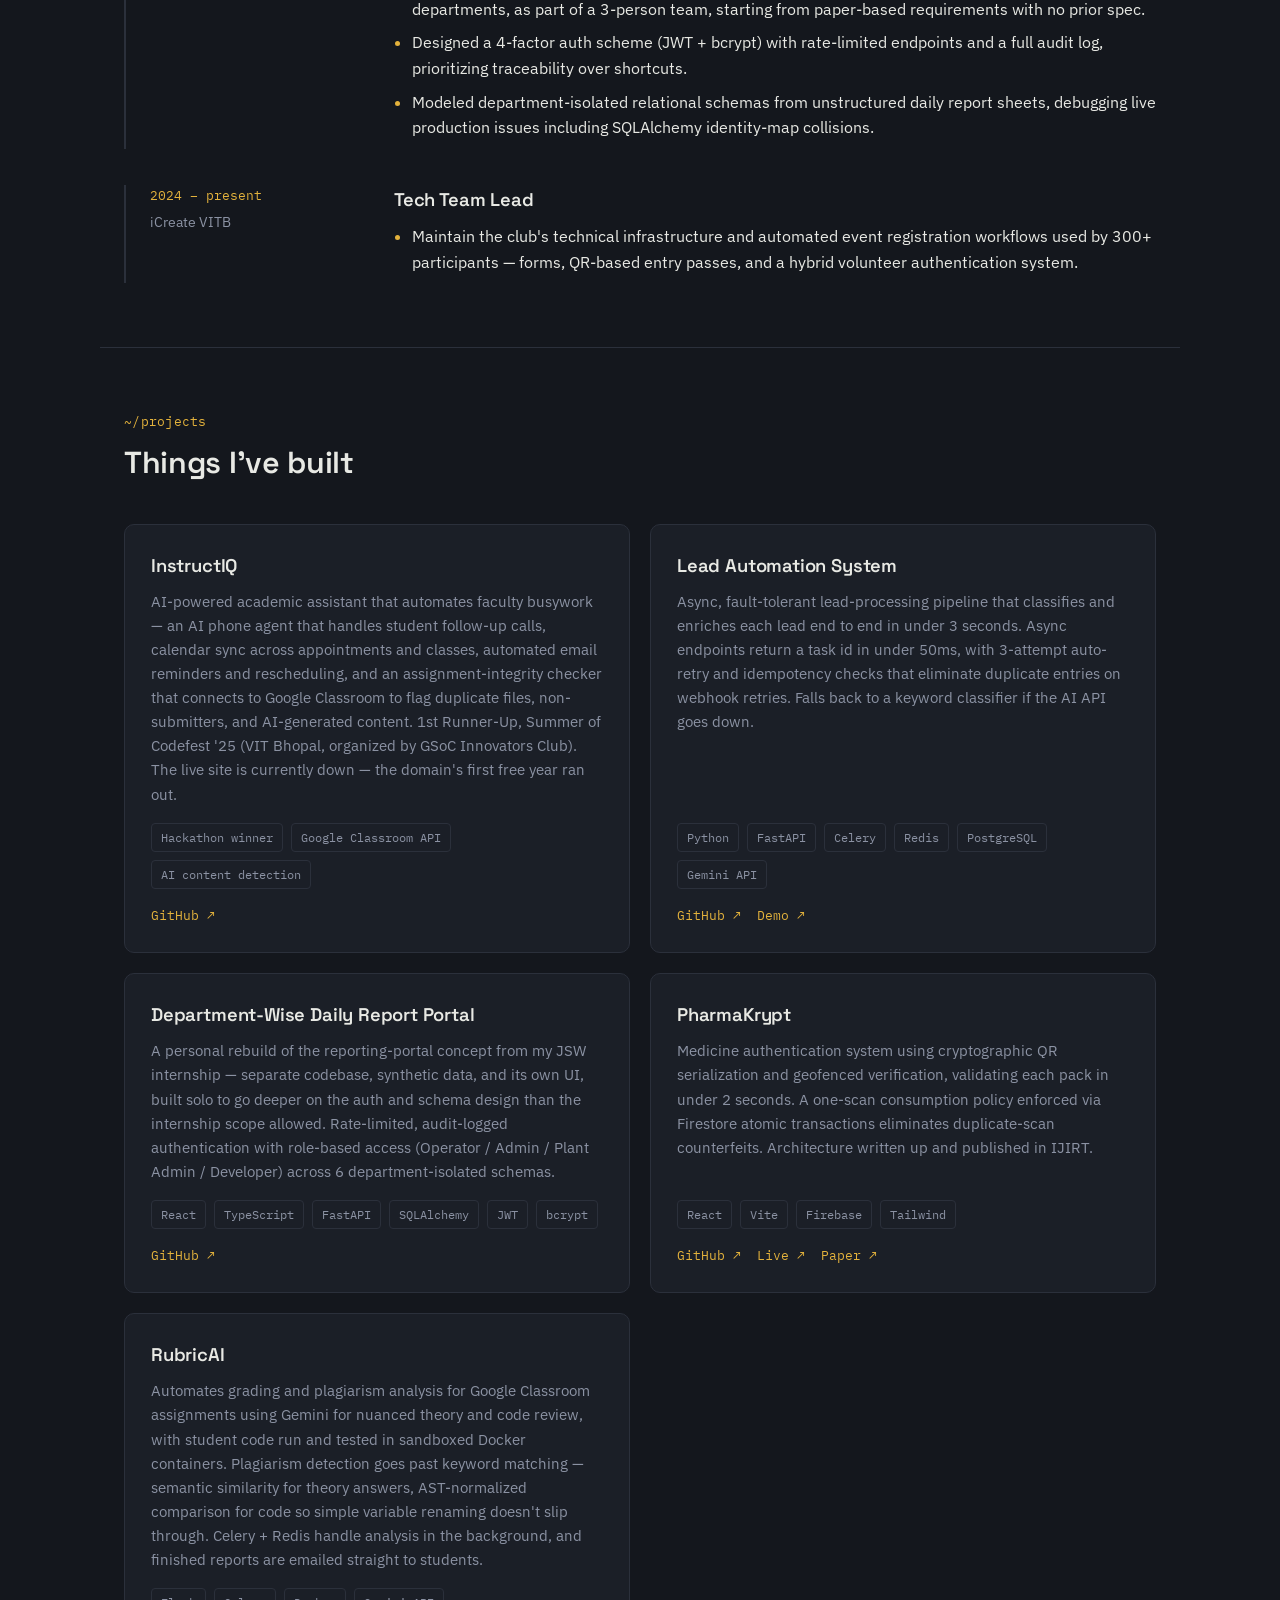
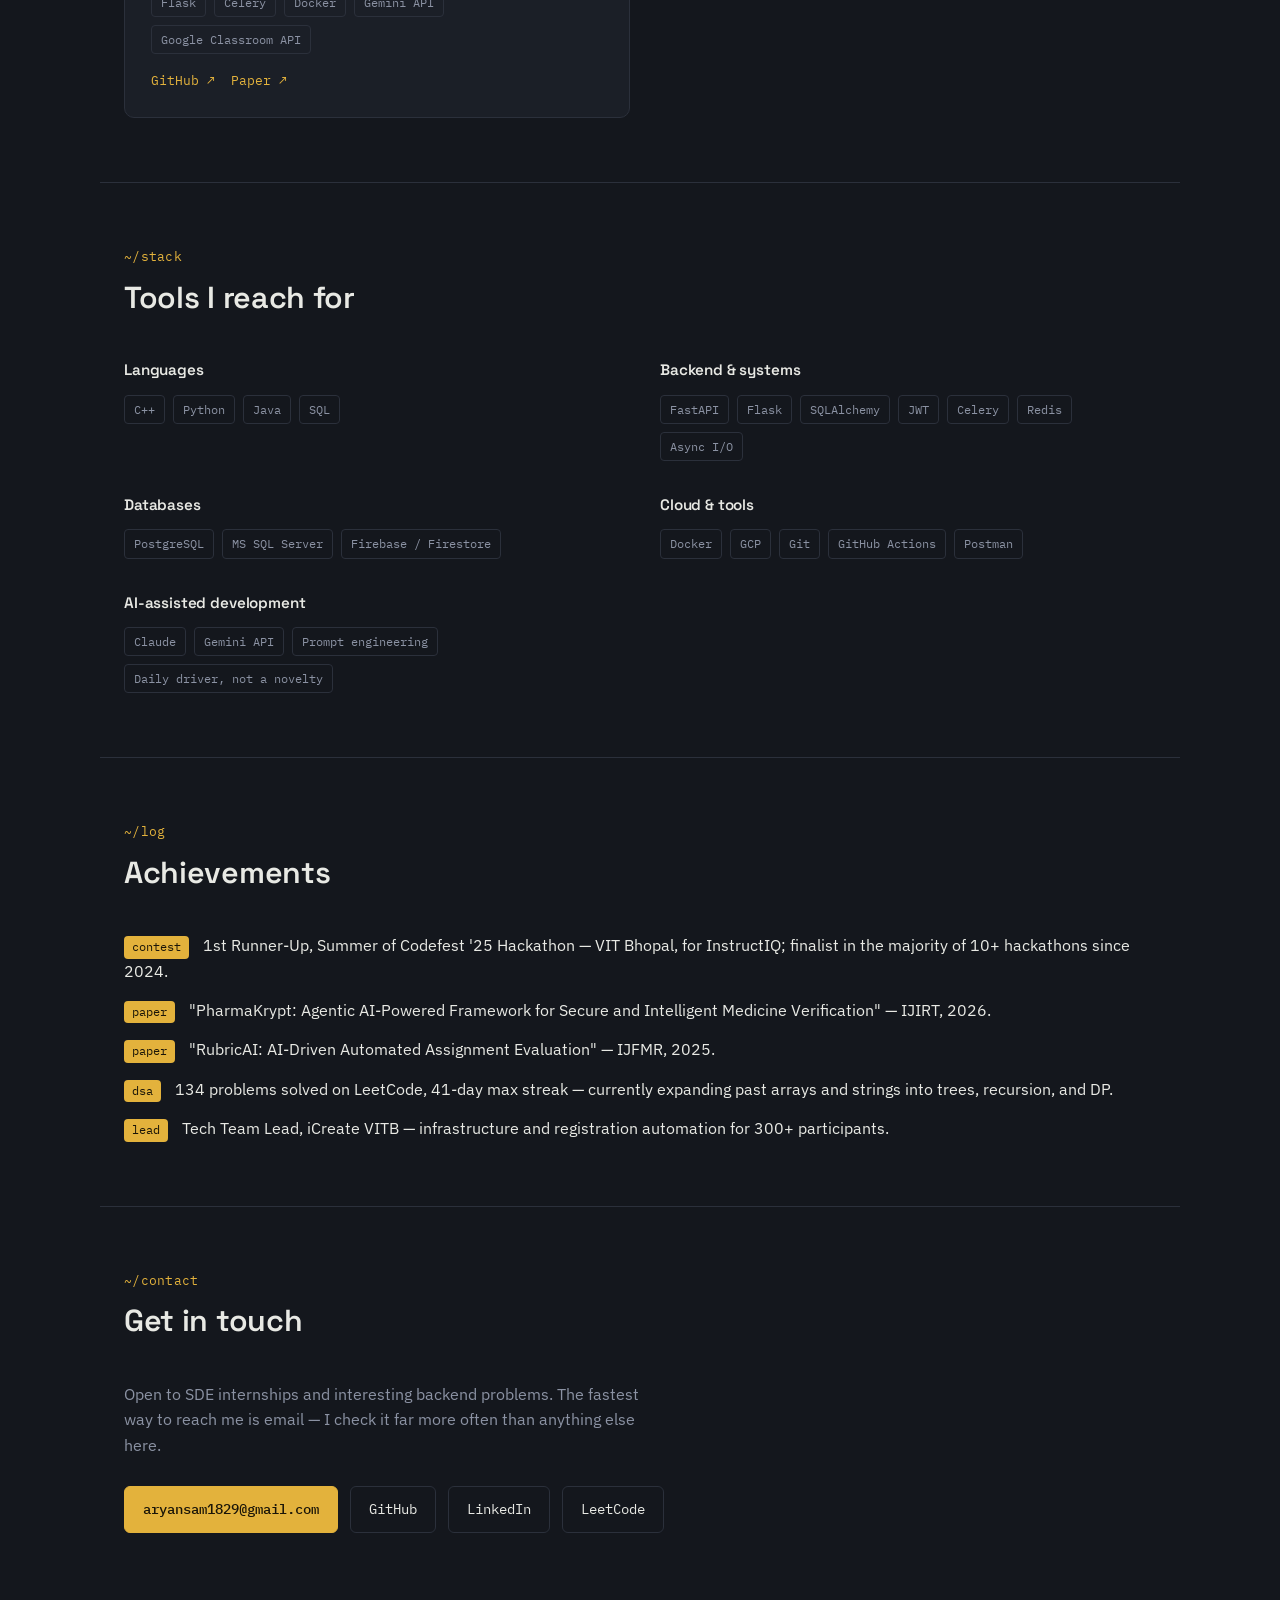
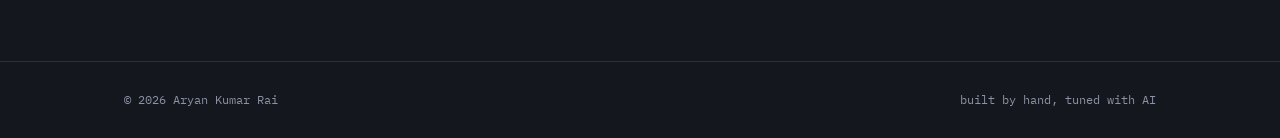
==== commit 39da134d: "Fix folder structure for GitHub Pages" ====
--- a/index.html
+++ b/index.html
@@ -1,301 +1,282 @@
 <!DOCTYPE html>
 <html lang="en">
 <head>
-    <meta charset="UTF-8">
-    <meta name="viewport" content="width=device-width, initial-scale=1.0">
-    <title>Aryan Kumar Rai - Portfolio</title>
-    <link rel="icon" type="image/png" href="https://cdn-icons-png.flaticon.com/512/6361/6361475.png">
-    <script src="https://cdnjs.cloudflare.com/ajax/libs/three.js/r128/three.min.js"></script>
-    <script src="https://cdn.tailwindcss.com"></script>
-    <link href="https://fonts.googleapis.com/css2?family=Inter:wght@400;500;600;700&display=swap" rel="stylesheet">
-    <link rel="stylesheet" href="https://cdnjs.cloudflare.com/ajax/libs/font-awesome/6.4.0/css/all.min.css">
-    <link rel="stylesheet" href="style.css">
+<meta charset="UTF-8">
+<meta name="viewport" content="width=device-width, initial-scale=1.0">
+<title>Aryan Kumar Rai — Backend Engineer</title>
+<meta name="description" content="Aryan Kumar Rai — backend engineer building reliable, async systems. FastAPI, PostgreSQL, AI-assisted development.">
+<link rel="icon" href="data:image/svg+xml,%3Csvg xmlns='http://www.w3.org/2000/svg' viewBox='0 0 32 32'%3E%3Crect width='32' height='32' rx='6' fill='%2314171D'/%3E%3Ctext x='16' y='21' font-family='monospace' font-size='13' font-weight='600' fill='%23E3B23C' text-anchor='middle'%3EAK%3C/text%3E%3C/svg%3E">
+<link rel="preconnect" href="https://fonts.googleapis.com">
+<link rel="preconnect" href="https://fonts.gstatic.com" crossorigin>
+<link href="https://fonts.googleapis.com/css2?family=Space+Grotesk:wght@500;600;700&family=IBM+Plex+Sans:wght@400;500;600&family=IBM+Plex+Mono:wght@400;500&display=swap" rel="stylesheet">
+<link rel="stylesheet" href="style.css">
 </head>
-<body class="bg-gray-900 text-gray-200">
-
-    <canvas id="bg-canvas"></canvas>
-
-    <!-- Custom Cursor Elements -->
-    <div class="cursor-dot"></div>
-    <div class="cursor-outline"></div>
-
-    <!-- Header -->
-    <header class="bg-gray-900/80 backdrop-blur-sm sticky top-0 z-50">
-        <div class="container mx-auto px-6 py-4 flex justify-between items-center">
-            <a href="#home" class="text-2xl font-bold text-white">Aryan Kumar Rai</a>
-            <nav class="hidden md:flex space-x-6 items-center">
-                <a href="#about" class="hover:text-cyan-400 transition-colors">About</a>
-                <a href="#experience" class="hover:text-cyan-400 transition-colors">Experience</a>
-                <a href="#education" class="hover:text-cyan-400 transition-colors">Education</a>
-                <a href="#achievements" class="hover:text-cyan-400 transition-colors">Achievements</a>
-                <a href="#skills" class="hover:text-cyan-400 transition-colors">Skills</a>
-                <a href="#projects" class="hover:text-cyan-400 transition-colors">Projects</a>
-                <a href="#contact" class="hover:text-cyan-400 transition-colors">Contact</a>
-            </nav>
-            <button id="mobile-menu-button" class="md:hidden text-2xl">
-                <i class="fas fa-bars"></i>
-            </button>
-        </div>
-        <!-- Mobile Menu -->
-        <div id="mobile-menu" class="hidden md:hidden px-6 pb-4">
-            <a href="#about" class="block py-2 text-lg hover:text-cyan-400 transition-colors">About</a>
-            <a href="#experience" class="block py-2 text-lg hover:text-cyan-400 transition-colors">Experience</a>
-            <a href="#education" class="block py-2 text-lg hover:text-cyan-400 transition-colors">Education</a>
-            <a href="#achievements" class="block py-2 text-lg hover:text-cyan-400 transition-colors">Achievements</a>
-            <a href="#skills" class="block py-2 text-lg hover:text-cyan-400 transition-colors">Skills</a>
-            <a href="#projects" class="block py-2 text-lg hover:text-cyan-400 transition-colors">Projects</a>
-            <a href="#contact" class="block py-2 text-lg hover:text-cyan-400 transition-colors">Contact</a>
-        </div>
-    </header>
-
-    <main class="container mx-auto px-6 py-12 relative z-10">
-
-        <!-- Hero Section -->
-        <section id="home" class="min-h-[80vh] flex flex-col md:flex-row items-center justify-center text-center md:text-left">
-            <div class="md:w-1/2 mb-10 md:mb-0">
-                <h1 class="text-4xl md:text-6xl font-bold leading-tight mb-4">
-                    Hi, I'm <span class="text-cyan-400">Aryan Kumar Rai</span>
-                </h1>
-                <h2 class="text-2xl md:text-3xl text-gray-400 mb-8">Backend Developer & Software Engineer</h2>
-                <p class="text-lg mb-8 max-w-xl mx-auto md:mx-0">
-                    I build efficient and scalable backend systems and love solving complex problems. Passionate about system design, deployments, and writing clean, maintainable code.
-                </p>
-                <div class="flex justify-center md:justify-start space-x-4 items-center">
-                    <a href="https://github.com/aryankumarrai" target="_blank" class="text-gray-300 hover:text-cyan-400 transition-colors text-3xl social-icon"><i class="fab fa-github"></i></a>
-                    <a href="https://leetcode.com/u/aryankumarrai/" target="_blank" class="text-gray-300 hover:text-cyan-400 transition-colors">
-                        <img src="https://cdn.iconscout.com/icon/free/png-256/free-leetcode-logo-icon-svg-png-download-2944960.png" alt="LeetCode" class="w-8 h-8 social-icon">
-                    </a>
-                     <a href="https://codeforces.com/profile/aryankumarrai" target="_blank" class="text-gray-300 hover:text-cyan-400 transition-colors">
-                        <img src="https://codeforces.org/s/50247/apple-icon-60x60.png" alt="Codeforces" class="w-8 h-8 social-icon rounded-md">
-                    </a>
-                    <a href="https://www.linkedin.com/in/aryankumarrai" target="_blank" class="text-gray-300 hover:text-cyan-400 transition-colors text-3xl social-icon"><i class="fab fa-linkedin"></i></a>
-                    <a href="https://x.com/aryan_islost" target="_blank" class="text-gray-300 hover:text-cyan-400 transition-colors">
-                         <img src="https://static.dezeen.com/uploads/2023/07/x-logo-twitter-elon-musk_dezeen_2364_col_0.jpg" alt="X Logo" class="w-8 h-8 social-icon rounded-md">
-                    </a>
-                </div>
-            </div>
-             <div class="md:w-1/2 flex justify-center items-center">
-                <!-- Profile Picture Container -->
-                 <div class="profile-image-container">
-                    <img src="assets\Profile.jpg" alt="Aryan Kumar Rai" class="w-full h-full rounded-full object-cover">
-                 </div>
-            </div>
-        </section>
-
-        <!-- About Section -->
-        <section id="about" class="py-20">
-            <h2 class="text-3xl font-bold text-center mb-12">About Me</h2>
-            <div class="flex flex-col md:flex-row items-center gap-12">
-                <div class="md:w-2/3 text-lg text-gray-300 leading-relaxed">
-                    <p class="mb-4">
-                        Hello! I'm Aryan, a dedicated software engineer with a strong foundation in computer science and a passion for technology. My journey in programming started with a fascination for how things work, which quickly evolved into a love for building robust and scalable backend services.
-                    </p>
-                    <p class="mb-4">
-                        I specialize in backend development, with experience in building RESTful APIs, managing databases, and deploying applications. I enjoy designing systems that are not only functional but also performant and secure. I'm always eager to learn new technologies and expand my skillset in the world of cloud and infrastructure.
-                    </p>
-                    <p>
-                        Beyond software development, I'm an avid competitive programmer. I regularly participate in contests on platforms like LeetCode, which has significantly sharpened my problem-solving abilities and understanding of data structures and algorithms. I thrive in challenging environments and enjoy collaborating with others to build amazing things.
-                    </p>
-                </div>
-                <div class="md:w-1/3 p-6 glassmorphism rounded-xl">
-                     <h3 class="text-xl font-semibold mb-4 text-white">Coding Stats</h3>
-                     <div id="leetcode-stats-container" class="space-y-3">
-                         <div class="flex justify-between items-center">
-                             <span class="font-medium">Total Solved (LeetCode)</span>
-                             <span id="total-solved" class="text-cyan-400 font-bold text-lg">...</span>
-                         </div>
-                         <div class="flex justify-between items-center">
-                             <span class="font-medium text-green-400">Easy</span>
-                             <span id="easy-solved" class="text-gray-300 font-semibold">...</span>
-                         </div>
-                         <div class="flex justify-between items-center">
-                             <span class="font-medium text-yellow-400">Medium</span>
-                             <span id="medium-solved" class="text-gray-300 font-semibold">...</span>
-                         </div>
-                         <div class="flex justify-between items-center">
-                             <span class="font-medium text-red-400">Hard</span>
-                             <span id="hard-solved" class="text-gray-300 font-semibold">...</span>
-                         </div>
-                         <hr class="border-gray-600 my-3">
-                         <div class="flex justify-between items-center">
-                             <span class="font-medium">Total Solved (Codeforces)</span>
-                             <span id="codeforces-solved" class="text-cyan-400 font-bold text-lg">...</span>
-                         </div>
-                     </div>
-                </div>
-            </div>
-        </section>
-
-        <!-- Experience Section -->
-        <section id="experience" class="py-20">
-            <h2 class="text-3xl font-bold text-center mb-20">Experience</h2>
-            <div class="max-w-3xl mx-auto">
-                <div class="relative timeline-item pb-8">
-                    <div class="timeline-dot"></div>
-                    <div class="timeline-content glassmorphism rounded-lg p-6">
-                        <span class="font-bold text-cyan-400 text-sm tracking-wide">Aug 2025 - Present</span>
-                        <h3 class="text-xl font-bold pt-1">Core Team</h3>
-                        <p class="text-gray-400 text-sm">iCreate vitb</p>
-                         <p class="pt-2">Technical Support</p>
-                    </div>
-                </div>
-                 <div class="relative timeline-item pb-8">
-                    <div class="timeline-dot"></div>
-                    <div class="timeline-content glassmorphism rounded-lg p-6">
-                        <span class="font-bold text-cyan-400 text-sm tracking-wide">Mar 2025 - Present</span>
-                        <h3 class="text-xl font-bold pt-1">Core Team</h3>
-                        <p class="text-gray-400 text-sm">ANTERIX Club VITB</p>
-                        <p class="pt-2">Event Planning, Event Management</p>
-                    </div>
-                </div>
-                 <div class="relative timeline-item pb-8">
-                    <div class="timeline-dot"></div>
-                    <div class="timeline-content glassmorphism rounded-lg p-6">
-                        <span class="font-bold text-cyan-400 text-sm tracking-wide">Jul 2025 - Present</span>
-                        <h3 class="text-xl font-bold pt-1">Core Team</h3>
-                        <p class="text-gray-400 text-sm">Cooking & Feasting Club - VIT Bhopal University</p>
-                        <p class="pt-2">Event Planning, Event Management</p>
-                    </div>
-                </div>
-            </div>
-        </section>
-
-        <!-- Education Section -->
-       <section id="education" class="py-20">
-            <h2 class="text-3xl font-bold text-center mb-20">Education</h2>
-            <div class="max-w-3xl mx-auto">
-                <div class="relative timeline-item pb-8">
-                    <div class="timeline-dot"></div>
-                    <div class="timeline-content glassmorphism rounded-lg p-6">
-                        <span class="font-bold text-cyan-400 text-sm tracking-wide">2024 - 2028</span>
-                        <h3 class="text-xl font-bold pt-1">
-                            <a href="https://www.google.com/maps/place/VIT+Bhopal+University/@23.0774796,76.8513183,17z/data=!3m1!4b1!4m6!3m5!1s0x397ce9ceaaaaaaab:0xa224b6b82b421f83!8m2!3d23.0774796!4d76.8513183!16s%2Fg%2F11hbgkdndx?entry=ttu&g_ep=EgoyMDI1MDgyNS4wIKXMDSoASAFQAw%3D%3D" target="_blank" class="hover:text-white transition-colors">VIT Bhopal University</a>
-                        </h3>
-                        <p class="text-gray-400 text-sm">Bachelor of Technology - BTech, Computer Science (Spec. In AI&ML)</p>
-                    </div>
-                </div>
-                 <div class="relative timeline-item pb-8">
-                    <div class="timeline-dot"></div>
-                    <div class="timeline-content glassmorphism rounded-lg p-6">
-                        <span class="font-bold text-cyan-400 text-sm tracking-wide">2022 - 2024</span>
-                         <h3 class="text-xl font-bold pt-1">
-                            <a href="https://www.google.com/maps/place/DAV+public+school/@21.8192711,84.0214315,17z/data=!3m1!4b1!4m6!3m5!1s0x3a20e3e0c05c4109:0x97605bd26ae22d11!8m2!3d21.8192711!4d84.0214315!16s%2Fg%2F1pyqjwrzr?entry=ttu&g_ep=EgoyMDI1MDgyNS4wIKXMDSoASAFQAw%3D%3D" target="_blank" class="hover:text-white transition-colors">DAV Public School, Jharsuguda, Odisha</a>
-                        </h3>
-                        <p class="text-gray-400 text-sm">CBSE Class 12, Science (PCM)</p>
-                        <p class="pt-2">Grade: 85.8%</p>
-                    </div>
-                </div>
-                 <div class="relative timeline-item pb-8">
-                    <div class="timeline-dot"></div>
-                     <div class="timeline-content glassmorphism rounded-lg p-6">
-                        <span class="font-bold text-cyan-400 text-sm tracking-wide">2015 - 2022</span>
-                         <h3 class="text-xl font-bold pt-1">
-                            <a href="https://www.google.com/maps/place/DAV+public+school/@21.8192711,84.0214315,17z/data=!3m1!4b1!4m6!3m5!1s0x3a20e3e0c05c4109:0x97605bd26ae22d11!8m2!3d21.8192711!4d84.0214315!16s%2Fg%2F1pyqjwrzr?entry=ttu&g_ep=EgoyMDI1MDgyNS4wIKXMDSoASAFQAw%3D%3D" target="_blank" class="hover:text-white transition-colors">DAV Public School, Jharsuguda, Odisha</a>
-                        </h3>
-                        <p class="text-gray-400 text-sm">CBSE Class 10</p>
-                        <p class="pt-2">Grade: 90.8%</p>
-                    </div>
-                </div>
-            </div>
-        </section>
-
-        <!-- Achievements Section -->
-        <section id="achievements" class="py-20">
-            <h2 class="text-3xl font-bold text-center mb-20">Achievements</h2>
-            <div class="max-w-3xl mx-auto">
-                <div class="relative timeline-item pb-8">
-                    <div class="timeline-dot"></div>
-                    <div class="timeline-content glassmorphism rounded-lg p-6">
-                        <span class="font-bold text-cyan-400 text-sm tracking-wide">April 2025</span>
-                        <h3 class="text-xl font-bold pt-1">1st Runner up Summer of Codefest'25</h3>
-                        <p class="text-gray-400 text-sm">Hackathon organised by GSoC Innovatorsclub VIT Bhopal</p>
-                    </div>
-                </div>
-            </div>
-        </section>
-
-
-        <!-- Skills Section -->
-        <section id="skills" class="py-20">
-            <h2 class="text-3xl font-bold text-center mb-12">My Tech Stack</h2>
-            <div class="grid grid-cols-2 sm:grid-cols-3 md:grid-cols-4 lg:grid-cols-5 gap-8 text-center">
-                <div class="skill-item p-4 glassmorphism rounded-lg hover:bg-gray-800/50 transition-all transform hover:-translate-y-1"><i class="fab fa-react text-5xl text-cyan-400 mb-2"></i><p>React</p></div>
-                <div class="skill-item p-4 glassmorphism rounded-lg hover:bg-gray-800/50 transition-all transform hover:-translate-y-1"><i class="fab fa-node-js text-5xl text-green-500 mb-2"></i><p>Node.js</p></div>
-                <div class="skill-item p-4 glassmorphism rounded-lg hover:bg-gray-800/50 transition-all transform hover:-translate-y-1"><i class="fab fa-js-square text-5xl text-yellow-400 mb-2"></i><p>JavaScript</p></div>
-                <div class="skill-item p-4 glassmorphism rounded-lg hover:bg-gray-800/50 transition-all transform hover:-translate-y-1"><i class="fab fa-html5 text-5xl text-orange-500 mb-2"></i><p>HTML5</p></div>
-                <div class="skill-item p-4 glassmorphism rounded-lg hover:bg-gray-800/50 transition-all transform hover:-translate-y-1"><i class="fab fa-css3-alt text-5xl text-blue-500 mb-2"></i><p>CSS3</p></div>
-                <div class="skill-item p-4 glassmorphism rounded-lg hover:bg-gray-800/50 transition-all transform hover:-translate-y-1"><i class="fab fa-git-alt text-5xl text-orange-600 mb-2"></i><p>Git</p></div>
-                <div class="skill-item p-4 glassmorphism rounded-lg hover:bg-gray-800/50 transition-all transform hover:-translate-y-1"><i class="fab fa-docker text-5xl text-blue-400 mb-2"></i><p>Docker</p></div>
-                <div class="skill-item p-4 glassmorphism rounded-lg hover:bg-gray-800/50 transition-all transform hover:-translate-y-1"><i class="fas fa-c text-5xl text-blue-600 mb-2"></i><p>C++</p></div>
-                <div class="skill-item p-4 glassmorphism rounded-lg hover:bg-gray-800/50 transition-all transform hover:-translate-y-1"><i class="fab fa-python text-5xl text-yellow-500 mb-2"></i><p>Python</p></div>
-            </div>
-        </section>
-
-        <!-- Projects Section -->
-        <section id="projects" class="py-20">
-            <h2 class="text-3xl font-bold text-center mb-12">Featured Project</h2>
-            <div class="flex justify-center">
-                <div class="bg-gray-800/50 rounded-lg overflow-hidden shadow-lg transform hover:scale-105 transition-transform duration-300 max-w-sm">
-                    <div class="w-full h-48 bg-gray-900/50 flex items-center justify-center">
-                        <svg class="logo" width="80" height="80" viewBox="0 0 24 24" fill="none" xmlns="http://www.w3.org/2000/svg">
-                            <path d="M13.5 3.5L6 12L13.5 20.5" stroke="var(--logo-color)" stroke-width="2" stroke-linecap="round" stroke-linejoin="round"/>
-                            <path d="M11 12H20" stroke="var(--logo-color)" stroke-width="2" stroke-linecap="round" stroke-linejoin="round"/>
-                            <path d="M18 7L20 5" stroke="var(--accent-color)" stroke-width="2" stroke-linecap="round" stroke-linejoin="round"/>
-                            <path d="M18 17L20 19" stroke="var(--accent-color)" stroke-width="2" stroke-linecap="round" stroke-linejoin="round"/>
-                        </svg>
-                    </div>
-                    <div class="p-6">
-                        <h3 class="text-xl font-bold mb-2">Kryptonite AI Chatbot</h3>
-                        <p class="text-gray-400 mb-4">Kryptonite ⚡ A voice-enabled, full-stack AI chatbot with a Gen Z personality. Built with a Python/Flask backend and powered by the Google Gemini API.</p>
-                        <div class="flex justify-between items-center">
-                            <a href="https://kryptonite-bot.vercel.app/" target="_blank" class="text-cyan-400 hover:underline">Visit</a>
-                            <a href="https://github.com/aryankumarrai/KRYPTONITE" target="_blank" class="text-gray-300 hover:text-white"><i class="fab fa-github text-2xl"></i></a>
-                        </div>
-                    </div>
-                </div>
-            </div>
-        </section>
-
-        <!-- Contact Section -->
-        <section id="contact" class="py-20 text-center">
-            <h2 class="text-3xl font-bold mb-4">Get In Touch</h2>
-            <p class="text-gray-400 mb-8 max-w-2xl mx-auto">
-                I'm currently open to new opportunities and collaborations. Whether you have a question or just want to say hi, feel free to reach out. I'll get back to you as soon as possible!
-            </p>
-            <div class="flex flex-col sm:flex-row justify-center items-center space-y-4 sm:space-y-0 sm:space-x-4">
-                <a href="mailto:aryansam1829@gmail.com" class="bg-cyan-600 hover:bg-cyan-700 text-white font-bold py-3 px-8 rounded-lg text-lg transition-colors inline-flex items-center w-full sm:w-auto justify-center">
-                    <i class="fas fa-envelope mr-2"></i> Email Me
-                </a>
-                <a href="https://www.linkedin.com/in/aryankumarrai" target="_blank" class="bg-blue-600 hover:bg-blue-700 text-white font-bold py-3 px-8 rounded-lg text-lg transition-colors inline-flex items-center w-full sm:w-auto justify-center">
-                    <i class="fab fa-linkedin mr-2"></i> LinkedIn
-                </a>
-            </div>
-        </section>
-
-    </main>
-
-    <!-- Footer -->
-    <footer class="bg-gray-900/80 mt-12">
-        <div class="container mx-auto px-6 py-6 text-center text-gray-400">
-            <div class="flex justify-center space-x-4 mb-4 items-center">
-                <a href="https://github.com/aryankumarrai" target="_blank" class="hover:text-cyan-400 transition-colors text-xl social-icon"><i class="fab fa-github"></i></a>
-                <a href="https://leetcode.com/u/aryankumarrai/" target="_blank" class="text-gray-300 hover:text-cyan-400 transition-colors">
-                    <img src="https://cdn.iconscout.com/icon/free/png-256/free-leetcode-logo-icon-svg-png-download-2944960.png" alt="LeetCode" class="w-5 h-5 social-icon">
-                </a>
-                 <a href="https://codeforces.com/profile/aryankumarrai" target="_blank" class="text-gray-300 hover:text-cyan-400 transition-colors">
-                    <img src="https://codeforces.org/s/50247/apple-icon-60x60.png" alt="Codeforces" class="w-5 h-5 social-icon rounded-md">
-                </a>
-                <a href="https://www.linkedin.com/in/aryankumarrai" target="_blank" class="hover:text-cyan-400 transition-colors text-xl social-icon"><i class="fab fa-linkedin"></i></a>
-                <a href="https://x.com/aryan_islost" target="_blank" class="text-gray-300 hover:text-cyan-400 transition-colors">
-                    <img src="https://static.dezeen.com/uploads/2023/07/x-logo-twitter-elon-musk_dezeen_2364_col_0.jpg" alt="X Logo" class="w-5 h-5 social-icon rounded-sm">
-                </a>
-            </div>
-            <p>&copy; <span id="current-year"></span> Aryan Kumar Rai. All Rights Reserved.</p>
-        </div>
-    </footer>
-
-    <script src="script.js"></script>
-
+<body>
+
+<div class="grid-texture" aria-hidden="true"></div>
+
+<header class="site-header">
+  <div class="wrap header-inner">
+    <a href="#top" class="brand">AKR</a>
+    <nav class="nav" id="nav">
+      <a href="#about">~/about</a>
+      <a href="#work">~/work</a>
+      <a href="#projects">~/projects</a>
+      <a href="#stack">~/stack</a>
+      <a href="#contact">~/contact</a>
+    </nav>
+    <button class="nav-toggle" id="navToggle" aria-label="Toggle menu" aria-expanded="false">
+      <span></span><span></span><span></span>
+    </button>
+  </div>
+</header>
+
+<main id="top">
+
+  <!-- HERO -->
+  <section class="hero wrap">
+    <div class="status-pill">
+      <span class="dot"></span> available for internships — 2028 batch
+    </div>
+
+    <h1 class="hero-title">
+      Aryan Kumar Rai
+    </h1>
+    <p class="hero-role">Backend engineer, building systems that stay correct when things go wrong.</p>
+    <p class="hero-sub">
+      CS undergrad (AI &amp; ML) at VIT Bhopal. I write async APIs, design auth and data
+      schemas, and lean hard on AI tooling to move faster without cutting corners on
+      reliability, idempotency, and observability.
+    </p>
+
+    <div class="hero-actions">
+      <a class="btn btn-primary" href="mailto:aryansam1829@gmail.com">Email me</a>
+      <a class="btn btn-ghost" href="https://github.com/aryankumarrai" target="_blank" rel="noopener">GitHub</a>
+      <a class="btn btn-ghost" href="https://www.linkedin.com/in/aryankumarrai" target="_blank" rel="noopener">LinkedIn</a>
+      <a class="btn btn-ghost" href="assets/AryanKumarRai_Resume.pdf" target="_blank" rel="noopener">Résumé ↓</a>
+    </div>
+
+    <!-- SIGNATURE PIPELINE DIAGRAM -->
+    <div class="pipeline" role="img" aria-label="Diagram of a lead-processing pipeline: ingest, classify, dedupe, deliver, with reliability stats at each stage.">
+      <div class="pipeline-track">
+        <span class="packet"></span>
+      </div>
+      <div class="pipeline-stages">
+        <div class="stage">
+          <span class="stage-index">req</span>
+          <span class="stage-name">Ingest</span>
+          <span class="stage-stat">&lt; 50ms task id</span>
+        </div>
+        <div class="stage">
+          <span class="stage-index">→</span>
+          <span class="stage-name">Classify</span>
+          <span class="stage-stat">AI + fallback</span>
+        </div>
+        <div class="stage">
+          <span class="stage-index">→</span>
+          <span class="stage-name">Dedupe</span>
+          <span class="stage-stat">0 duplicate rows</span>
+        </div>
+        <div class="stage">
+          <span class="stage-index">→</span>
+          <span class="stage-name">Deliver</span>
+          <span class="stage-stat">&lt; 3s end-to-end</span>
+        </div>
+      </div>
+      <p class="pipeline-caption">// how the lead-automation system actually moves a request, retry logic omitted for space</p>
+    </div>
+  </section>
+
+  <!-- ABOUT -->
+  <section id="about" class="section wrap">
+    <h2 class="section-title"><span class="eyebrow">~/about</span> Who's writing this</h2>
+    <div class="about-grid">
+      <div class="about-photo">
+        <img src="assets/profile.jpg" alt="Aryan Kumar Rai">
+      </div>
+      <div class="about-copy">
+        <p>
+          I'm a third-year CS student at VIT Bhopal, specializing in AI &amp; ML, currently
+          looking for my next internship. Most of what I build lives on the backend —
+          authentication schemes, async task queues, database schemas carved out of messy
+          real-world data — and I ship it faster by treating AI coding tools as a daily part
+          of the workflow, not a crutch I hide.
+        </p>
+        <p>
+          This spring I interned at JSW JFE Steel, taking a paper-based reporting process
+          used by seven departments and rebuilding it into a production web portal end to
+          end — auth, API, and schema design included. Outside of internships, I lead the
+          tech team at iCreate VITB, keep a daily LeetCode habit going in C++, and have
+          co-authored two published papers on systems I built from scratch.
+        </p>
+      </div>
+    </div>
+  </section>
+
+  <!-- EXPERIENCE -->
+  <section id="work" class="section wrap">
+    <h2 class="section-title"><span class="eyebrow">~/work</span> Experience</h2>
+    <div class="timeline">
+      <div class="entry">
+        <div class="entry-meta">
+          <span class="entry-date">May – Jul 2026</span>
+          <span class="entry-place">JSW JFE Steel Ltd., Sambalpur</span>
+        </div>
+        <div class="entry-body">
+          <h3>IT Department Intern</h3>
+          <ul>
+            <li>Owned an enterprise reporting system end to end — auth, backend API, and database layer — serving 7 departments, as part of a 3-person team, starting from paper-based requirements with no prior spec.</li>
+            <li>Designed a 4-factor auth scheme (JWT + bcrypt) with rate-limited endpoints and a full audit log, prioritizing traceability over shortcuts.</li>
+            <li>Modeled department-isolated relational schemas from unstructured daily report sheets, debugging live production issues including SQLAlchemy identity-map collisions.</li>
+          </ul>
+        </div>
+      </div>
+
+      <div class="entry">
+        <div class="entry-meta">
+          <span class="entry-date">2024 – present</span>
+          <span class="entry-place">iCreate VITB</span>
+        </div>
+        <div class="entry-body">
+          <h3>Tech Team Lead</h3>
+          <ul>
+            <li>Maintain the club's technical infrastructure and automated event registration workflows used by 300+ participants — forms, QR-based entry passes, and a hybrid volunteer authentication system.</li>
+          </ul>
+        </div>
+      </div>
+    </div>
+  </section>
+
+  <!-- PROJECTS -->
+  <section id="projects" class="section wrap">
+    <h2 class="section-title"><span class="eyebrow">~/projects</span> Things I've built</h2>
+    <div class="card-grid">
+
+      <article class="card">
+        <h3>InstructIQ</h3>
+        <p>AI-powered academic assistant that automates faculty busywork — an AI phone agent that handles student follow-up calls, calendar sync across appointments and classes, automated email reminders and rescheduling, and an assignment-integrity checker that connects to Google Classroom to flag duplicate files, non-submitters, and AI-generated content. 1st Runner-Up, Summer of Codefest '25 (VIT Bhopal, organized by GSoC Innovators Club). The live site is currently down — the domain's first free year ran out.</p>
+        <div class="tags">
+          <span>Hackathon winner</span><span>Google Classroom API</span><span>AI content detection</span>
+        </div>
+        <div class="card-links">
+          <a href="https://github.com/aryankumarrai/Instructiq" target="_blank" rel="noopener">GitHub ↗</a>
+        </div>
+      </article>
+
+      <article class="card">
+        <h3>Lead Automation System</h3>
+        <p>Async, fault-tolerant lead-processing pipeline that classifies and enriches each lead end to end in under 3 seconds. Async endpoints return a task id in under 50ms, with 3-attempt auto-retry and idempotency checks that eliminate duplicate entries on webhook retries. Falls back to a keyword classifier if the AI API goes down.</p>
+        <div class="tags">
+          <span>Python</span><span>FastAPI</span><span>Celery</span><span>Redis</span><span>PostgreSQL</span><span>Gemini API</span>
+        </div>
+        <div class="card-links">
+          <a href="https://github.com/aryankumarrai/Lead-Automation-System" target="_blank" rel="noopener">GitHub ↗</a>
+          <a href="https://drive.google.com/file/d/1P2EhAt2KdkhKJZMQVUaX9uryMD7xisPX/view?usp=drivesdk" target="_blank" rel="noopener">Demo ↗</a>
+        </div>
+      </article>
+
+      <article class="card">
+        <h3>Department-Wise Daily Report Portal</h3>
+        <p>A personal rebuild of the reporting-portal concept from my JSW internship — separate codebase, synthetic data, and its own UI, built solo to go deeper on the auth and schema design than the internship scope allowed. Rate-limited, audit-logged authentication with role-based access (Operator / Admin / Plant Admin / Developer) across 6 department-isolated schemas.</p>
+        <div class="tags">
+          <span>React</span><span>TypeScript</span><span>FastAPI</span><span>SQLAlchemy</span><span>JWT</span><span>bcrypt</span>
+        </div>
+        <div class="card-links">
+          <a href="https://github.com/aryankumarrai/Department-Wise-Daily-Report-Portal" target="_blank" rel="noopener">GitHub ↗</a>
+        </div>
+      </article>
+
+      <article class="card">
+        <h3>PharmaKrypt</h3>
+        <p>Medicine authentication system using cryptographic QR serialization and geofenced verification, validating each pack in under 2 seconds. A one-scan consumption policy enforced via Firestore atomic transactions eliminates duplicate-scan counterfeits. Architecture written up and published in IJIRT.</p>
+        <div class="tags">
+          <span>React</span><span>Vite</span><span>Firebase</span><span>Tailwind</span>
+        </div>
+        <div class="card-links">
+          <a href="https://github.com/aryankumarrai/Pharmakrypt" target="_blank" rel="noopener">GitHub ↗</a>
+          <a href="https://www.pharmakrypt.app/" target="_blank" rel="noopener">Live ↗</a>
+          <a href="https://ijirt.org/article?manuscript=196615" target="_blank" rel="noopener">Paper ↗</a>
+        </div>
+      </article>
+
+      <article class="card">
+        <h3>RubricAI</h3>
+        <p>Automates grading and plagiarism analysis for Google Classroom assignments using Gemini for nuanced theory and code review, with student code run and tested in sandboxed Docker containers. Plagiarism detection goes past keyword matching — semantic similarity for theory answers, AST-normalized comparison for code so simple variable renaming doesn't slip through. Celery + Redis handle analysis in the background, and finished reports are emailed straight to students.</p>
+        <div class="tags">
+          <span>Flask</span><span>Celery</span><span>Docker</span><span>Gemini API</span><span>Google Classroom API</span>
+        </div>
+        <div class="card-links">
+          <a href="https://github.com/aryankumarrai/RubricAI" target="_blank" rel="noopener">GitHub ↗</a>
+          <a href="https://www.ijfmr.com/papers/2025/5/56763.pdf" target="_blank" rel="noopener">Paper ↗</a>
+        </div>
+      </article>
+
+    </div>
+  </section>
+
+  <!-- STACK -->
+  <section id="stack" class="section wrap">
+    <h2 class="section-title"><span class="eyebrow">~/stack</span> Tools I reach for</h2>
+    <div class="stack-grid">
+      <div class="stack-group">
+        <h4>Languages</h4>
+        <div class="tags"><span>C++</span><span>Python</span><span>Java</span><span>SQL</span></div>
+      </div>
+      <div class="stack-group">
+        <h4>Backend &amp; systems</h4>
+        <div class="tags"><span>FastAPI</span><span>Flask</span><span>SQLAlchemy</span><span>JWT</span><span>Celery</span><span>Redis</span><span>Async I/O</span></div>
+      </div>
+      <div class="stack-group">
+        <h4>Databases</h4>
+        <div class="tags"><span>PostgreSQL</span><span>MS SQL Server</span><span>Firebase / Firestore</span></div>
+      </div>
+      <div class="stack-group">
+        <h4>Cloud &amp; tools</h4>
+        <div class="tags"><span>Docker</span><span>GCP</span><span>Git</span><span>GitHub Actions</span><span>Postman</span></div>
+      </div>
+      <div class="stack-group">
+        <h4>AI-assisted development</h4>
+        <div class="tags"><span>Claude</span><span>Gemini API</span><span>Prompt engineering</span><span>Daily driver, not a novelty</span></div>
+      </div>
+    </div>
+  </section>
+
+  <!-- ACHIEVEMENTS -->
+  <section class="section wrap">
+    <h2 class="section-title"><span class="eyebrow">~/log</span> Achievements</h2>
+    <ul class="log-list">
+      <li><span class="log-tag">contest</span> 1st Runner-Up, Summer of Codefest '25 Hackathon — VIT Bhopal, for InstructIQ; finalist in the majority of 10+ hackathons since 2024.</li>
+      <li><span class="log-tag">paper</span> "PharmaKrypt: Agentic AI-Powered Framework for Secure and Intelligent Medicine Verification" — IJIRT, 2026.</li>
+      <li><span class="log-tag">paper</span> "RubricAI: AI-Driven Automated Assignment Evaluation" — IJFMR, 2025.</li>
+      <li><span class="log-tag">dsa</span> 134 problems solved on LeetCode, 41-day max streak — currently expanding past arrays and strings into trees, recursion, and DP.</li>
+      <li><span class="log-tag">lead</span> Tech Team Lead, iCreate VITB — infrastructure and registration automation for 300+ participants.</li>
+    </ul>
+  </section>
+
+  <!-- CONTACT -->
+  <section id="contact" class="section wrap contact-section">
+    <h2 class="section-title"><span class="eyebrow">~/contact</span> Get in touch</h2>
+    <p class="contact-copy">
+      Open to SDE internships and interesting backend problems. The fastest way to reach me
+      is email — I check it far more often than anything else here.
+    </p>
+    <div class="hero-actions">
+      <a class="btn btn-primary" href="mailto:aryansam1829@gmail.com">aryansam1829@gmail.com</a>
+      <a class="btn btn-ghost" href="https://github.com/aryankumarrai" target="_blank" rel="noopener">GitHub</a>
+      <a class="btn btn-ghost" href="https://www.linkedin.com/in/aryankumarrai" target="_blank" rel="noopener">LinkedIn</a>
+      <a class="btn btn-ghost" href="https://leetcode.com/u/aryankumarrai" target="_blank" rel="noopener">LeetCode</a>
+    </div>
+  </section>
+
+</main>
+
+<footer class="site-footer">
+  <div class="wrap footer-inner">
+    <span>© <span id="year"></span> Aryan Kumar Rai</span>
+    <span class="footer-note">built by hand, tuned with AI</span>
+  </div>
+</footer>
+
+<script src="script.js"></script>
 </body>
 </html>
-
--- a/style.css
+++ b/style.css
@@ -1,147 +1,404 @@
-:root {
-  --logo-color: #ffffff;
-  --accent-color: #a78bfa; /* Lavender */
-}
-
-body {
-    font-family: 'Inter', sans-serif;
-    overflow-x: hidden;
-    position: relative;
-    cursor: none;
-}
-
-#bg-canvas {
-    position: fixed;
-    top: 0;
-    left: 0;
-    width: 100%;
-    height: 100%;
-    z-index: -1;
-}
-
-/* Custom Cursor Styles */
-.cursor-dot, .cursor-outline {
-    pointer-events: none;
-    position: fixed;
-    top: 50%;
-    left: 50%;
-    transform: translate(-50%, -50%);
-    border-radius: 50%;
-    z-index: 10000;
-    opacity: 1;
-    transition: opacity 0.3s ease-in-out;
-}
-
-.cursor-dot {
-    width: 8px;
-    height: 8px;
-    background-color: #22d3ee;
-}
-
-.cursor-outline {
-    width: 40px;
-    height: 40px;
-    border: 2px solid #22d3ee;
-    transition: width 0.3s ease, height 0.3s ease, border-width 0.3s ease;
-}
-
-.cursor-outline.hover {
-    width: 60px;
-    height: 60px;
-    border-width: 3px;
-}
-
-@media (hover: none) and (pointer: coarse), (max-width: 1024px) {
-    body, a, button {
-        cursor: auto; /* Restore default cursor on touch/mobile */
-    }
-}
-
-
-/* Glassmorphism Effect */
-.glassmorphism {
-    background: rgba(41, 41, 56, 0.4);
-    backdrop-filter: blur(10px);
-    -webkit-backdrop-filter: blur(10px);
-    border: 1px solid rgba(255, 255, 255, 0.1);
-}
-
-.social-icon {
-    transition: transform 0.3s ease;
-}
-.social-icon:hover {
-    transform: scale(1.2);
-}
-
-.skill-item i {
-    transition: transform 0.3s ease;
-}
-.skill-item:hover i {
-    transform: rotateY(360deg);
-}
-
-/* Timeline Styling */
-.timeline-item {
-    position: relative;
-    padding-left: 2.5rem; /* Space for the line and dot */
-}
-
-.timeline-item::before {
-    content: '';
-    position: absolute;
-    left: 0;
-    top: 0;
-    bottom: 0;
-    width: 2px;
-    background-color: #4a5568;
-}
-
-.timeline-dot {
-    content: '';
-    position: absolute;
-    left: -7px; /* Position dot on the line */
-    top: 1.5rem;  /* Align with the start of the text content */
-    width: 16px;
-    height: 16px;
-    background-color: #22d3ee;
-    border-radius: 50%;
-    border: 2px solid #1a202c;
-    z-index: 1;
-}
-
-/* Profile Image and Border Container */
-.profile-image-container {
-    position: relative;
-    width: 280px;
-    height: 280px;
-}
-
-.profile-image-container img {
-    width: 100%;
-    height: 100%;
-    border-radius: 50%;
-    object-fit: cover;
-    /* This single line creates the thick, perfectly aligned border */
-    box-shadow: 0 0 0 10px rgba(34, 211, 238, 0.9);
-}
-
-/* Active Nav Link Style */
-nav a.active, #mobile-menu a.active {
-    color: #22d3ee;
-    font-weight: 600;
-}
-
-/* Header Name Hover Effect */
-header a.text-2xl {
-    transition: color 0.3s ease, text-shadow 0.3s ease;
-}
-header a.text-2xl:hover {
-    color: #22d3ee;
-    text-shadow: 0 0 10px #22d3ee, 0 0 20px #22d3ee;
-}
-
-/* Hiding default cursor */
-body, a, button {
-    cursor: none;
-}
-
+/* ---------------------------------------------------
+   Tokens
+--------------------------------------------------- */
+:root{
+  --ink:        #14171D;   /* base background, charcoal ink */
+  --ink-2:      #1B1F27;   /* panel / card background */
+  --ink-3:      #232833;   /* hover / raised surfaces */
+  --line:       #2B303B;   /* hairline borders */
+  --text:       #E8E9E4;   /* primary text, warm off-white */
+  --muted:      #8B92A3;   /* secondary text, cool slate */
+  --accent:     #E3B23C;   /* signal amber — active / primary */
+  --accent-ink: #1A1508;   /* text on amber */
+  --ok:         #4F9E7C;   /* status green — "operational" */
+
+  --display: "Space Grotesk", "IBM Plex Sans", sans-serif;
+  --body:    "IBM Plex Sans", sans-serif;
+  --mono:    "IBM Plex Mono", monospace;
+
+  --wrap: 1080px;
+}
+
+*{ box-sizing:border-box; }
+html{ scroll-behavior:smooth; }
+
+body{
+  margin:0;
+  background:var(--ink);
+  color:var(--text);
+  font-family:var(--body);
+  font-size:16px;
+  line-height:1.6;
+  -webkit-font-smoothing:antialiased;
+}
+
+@media (prefers-reduced-motion: reduce){
+  html{ scroll-behavior:auto; }
+  *{ animation-duration:0.001ms !important; animation-iteration-count:1 !important; transition-duration:0.001ms !important; }
+}
+
+.wrap{
+  max-width:var(--wrap);
+  margin:0 auto;
+  padding:0 24px;
+}
+
+/* faint blueprint-style grid texture across the whole page */
+.grid-texture{
+  position:fixed; inset:0; z-index:0; pointer-events:none;
+  background-image:
+    linear-gradient(var(--line) 1px, transparent 1px),
+    linear-gradient(90deg, var(--line) 1px, transparent 1px);
+  background-size:64px 64px;
+  opacity:0.12;
+  mask-image:radial-gradient(ellipse 80% 60% at 50% 0%, black 40%, transparent 90%);
+}
+
+main, header, footer{ position:relative; z-index:1; }
+
+a{ color:inherit; }
+
+h1,h2,h3,h4{
+  font-family:var(--display);
+  font-weight:600;
+  margin:0;
+  letter-spacing:-0.01em;
+}
+
+/* ---------------------------------------------------
+   Header / nav
+--------------------------------------------------- */
+.site-header{
+  position:sticky; top:0; z-index:50;
+  background:rgba(20,23,29,0.85);
+  backdrop-filter:blur(10px);
+  border-bottom:1px solid var(--line);
+}
+.header-inner{
+  display:flex; align-items:center; justify-content:space-between;
+  height:64px;
+}
+.brand{
+  font-family:var(--mono);
+  font-weight:500;
+  letter-spacing:0.06em;
+  text-decoration:none;
+  color:var(--text);
+  border:1px solid var(--line);
+  padding:4px 10px;
+  border-radius:4px;
+  font-size:0.85rem;
+}
+.nav{ display:flex; gap:28px; }
+.nav a{
+  font-family:var(--mono);
+  font-size:0.85rem;
+  text-decoration:none;
+  color:var(--muted);
+  transition:color .15s ease;
+}
+.nav a:hover{ color:var(--accent); }
+
+.nav-toggle{
+  display:none;
+  flex-direction:column;
+  gap:5px;
+  background:none; border:none; cursor:pointer;
+  padding:8px;
+}
+.nav-toggle span{
+  width:20px; height:2px; background:var(--text); display:block;
+}
+
+/* ---------------------------------------------------
+   Hero
+--------------------------------------------------- */
+.hero{
+  padding:96px 24px 64px;
+}
+.status-pill{
+  display:inline-flex; align-items:center; gap:8px;
+  font-family:var(--mono);
+  font-size:0.78rem;
+  color:var(--ok);
+  border:1px solid var(--line);
+  padding:6px 12px;
+  border-radius:999px;
+  margin-bottom:28px;
+}
+.status-pill .dot{
+  width:7px; height:7px; border-radius:50%;
+  background:var(--ok);
+  box-shadow:0 0 0 0 rgba(79,158,124,0.6);
+  animation:pulse 2s infinite;
+}
+@keyframes pulse{
+  0%{ box-shadow:0 0 0 0 rgba(79,158,124,0.5); }
+  70%{ box-shadow:0 0 0 8px rgba(79,158,124,0); }
+  100%{ box-shadow:0 0 0 0 rgba(79,158,124,0); }
+}
+
+.hero-title{
+  font-size:clamp(2.6rem, 6vw, 4.4rem);
+  line-height:1.02;
+  margin-bottom:14px;
+}
+.hero-role{
+  font-size:clamp(1.1rem, 2.4vw, 1.4rem);
+  color:var(--text);
+  max-width:640px;
+  margin-bottom:18px;
+  font-weight:500;
+}
+.hero-sub{
+  color:var(--muted);
+  max-width:600px;
+  font-size:1.02rem;
+  margin-bottom:36px;
+}
+
+.hero-actions{
+  display:flex; flex-wrap:wrap; gap:12px;
+  margin-bottom:64px;
+}
+.btn{
+  font-family:var(--mono);
+  font-size:0.88rem;
+  text-decoration:none;
+  padding:11px 18px;
+  border-radius:6px;
+  border:1px solid var(--line);
+  transition:transform .15s ease, border-color .15s ease, background .15s ease;
+  white-space:nowrap;
+}
+.btn-primary{
+  background:var(--accent);
+  color:var(--accent-ink);
+  border-color:var(--accent);
+  font-weight:500;
+}
+.btn-primary:hover{ transform:translateY(-2px); }
+.btn-ghost{ color:var(--text); }
+.btn-ghost:hover{ border-color:var(--accent); color:var(--accent); transform:translateY(-2px); }
+
+/* ---------------------------------------------------
+   Pipeline signature element
+--------------------------------------------------- */
+.pipeline{
+  border:1px solid var(--line);
+  background:var(--ink-2);
+  border-radius:10px;
+  padding:32px 28px 22px;
+}
+.pipeline-track{
+  position:relative;
+  height:2px;
+  background:var(--line);
+  margin-bottom:28px;
+  overflow:hidden;
+  border-radius:2px;
+}
+.packet{
+  position:absolute; top:-3px; left:0;
+  width:8px; height:8px;
+  border-radius:50%;
+  background:var(--accent);
+  box-shadow:0 0 10px 2px rgba(227,178,60,0.5);
+  animation:travel 4s linear infinite;
+}
+@keyframes travel{
+  0%{ left:0%; opacity:0; }
+  5%{ opacity:1; }
+  95%{ opacity:1; }
+  100%{ left:calc(100% - 8px); opacity:0; }
+}
+.pipeline-stages{
+  display:grid;
+  grid-template-columns:repeat(4, 1fr);
+  gap:16px;
+}
+.stage{
+  display:flex; flex-direction:column; gap:4px;
+}
+.stage-index{
+  font-family:var(--mono);
+  color:var(--accent);
+  font-size:0.78rem;
+}
+.stage-name{
+  font-family:var(--display);
+  font-weight:600;
+  font-size:1.02rem;
+}
+.stage-stat{
+  font-family:var(--mono);
+  color:var(--muted);
+  font-size:0.78rem;
+}
+.pipeline-caption{
+  font-family:var(--mono);
+  color:var(--muted);
+  font-size:0.75rem;
+  margin:20px 0 0;
+}
+
+/* ---------------------------------------------------
+   Sections
+--------------------------------------------------- */
+.section{ padding:64px 24px; border-top:1px solid var(--line); }
+.section-title{
+  font-size:clamp(1.5rem, 3vw, 1.9rem);
+  margin-bottom:36px;
+  display:flex; flex-direction:column; gap:6px;
+}
+.eyebrow{
+  font-family:var(--mono);
+  font-size:0.8rem;
+  font-weight:400;
+  color:var(--accent);
+  letter-spacing:0.02em;
+}
+
+/* about */
+.about-grid{
+  display:grid;
+  grid-template-columns:180px 1fr;
+  gap:40px;
+  align-items:start;
+}
+.about-photo img{
+  width:100%; aspect-ratio:1/1; object-fit:cover;
+  border-radius:10px;
+  border:1px solid var(--line);
+  filter:grayscale(30%);
+}
+.about-copy p{ color:var(--text); margin:0 0 16px; }
+.about-copy p:last-child{ margin-bottom:0; }
+
+/* timeline / experience */
+.timeline{ display:flex; flex-direction:column; gap:36px; }
+.entry{
+  display:grid;
+  grid-template-columns:220px 1fr;
+  gap:24px;
+  border-left:2px solid var(--line);
+  padding-left:24px;
+}
+.entry-meta{ display:flex; flex-direction:column; gap:4px; }
+.entry-date{ font-family:var(--mono); color:var(--accent); font-size:0.82rem; }
+.entry-place{ color:var(--muted); font-size:0.9rem; }
+.entry-body h3{ font-size:1.15rem; margin-bottom:10px; }
+.entry-body ul{ margin:0; padding-left:18px; color:var(--text); }
+.entry-body li{ margin-bottom:8px; }
+.entry-body li::marker{ color:var(--accent); }
+
+/* project cards */
+.card-grid{
+  display:grid;
+  grid-template-columns:repeat(2, 1fr);
+  gap:20px;
+}
+.card{
+  background:var(--ink-2);
+  border:1px solid var(--line);
+  border-radius:10px;
+  padding:26px;
+  display:flex; flex-direction:column;
+  transition:border-color .15s ease, transform .15s ease;
+}
+.card:hover{ border-color:var(--accent); transform:translateY(-3px); }
+.card h3{ font-size:1.15rem; margin-bottom:10px; }
+.card p{ color:var(--muted); font-size:0.94rem; flex-grow:1; margin:0 0 16px; }
+.card-links{ display:flex; gap:16px; }
+.card-links a{
+  font-family:var(--mono); font-size:0.82rem;
+  text-decoration:none; color:var(--accent);
+}
+.card-links a:hover{ text-decoration:underline; }
+
+/* tags */
+.tags{ display:flex; flex-wrap:wrap; gap:8px; margin-bottom:16px; }
+.tags span{
+  font-family:var(--mono);
+  font-size:0.75rem;
+  color:var(--muted);
+  border:1px solid var(--line);
+  padding:4px 9px;
+  border-radius:4px;
+}
+
+/* stack */
+.stack-grid{
+  display:grid;
+  grid-template-columns:repeat(2, 1fr);
+  gap:32px 40px;
+}
+.stack-group h4{
+  font-size:0.95rem;
+  color:var(--text);
+  margin-bottom:12px;
+  font-weight:600;
+}
+.stack-group .tags{ margin-bottom:0; }
+
+/* log list */
+.log-list{ list-style:none; margin:0; padding:0; display:flex; flex-direction:column; gap:14px; }
+.log-list li{ color:var(--text); font-size:0.98rem; }
+.log-tag{
+  font-family:var(--mono);
+  font-size:0.72rem;
+  color:var(--ink-ink, var(--accent-ink));
+  background:var(--accent);
+  padding:2px 8px;
+  border-radius:4px;
+  margin-right:10px;
+  display:inline-block;
+}
+
+/* contact */
+.contact-copy{ color:var(--muted); max-width:520px; margin-bottom:28px; }
+
+/* footer */
+.site-footer{ border-top:1px solid var(--line); padding:28px 24px; }
+.footer-inner{
+  display:flex; justify-content:space-between; align-items:center;
+  font-family:var(--mono); font-size:0.78rem; color:var(--muted);
+}
+
+/* ---------------------------------------------------
+   Scroll reveal
+--------------------------------------------------- */
+.reveal{ opacity:0; transform:translateY(16px); transition:opacity .5s ease, transform .5s ease; }
+.reveal.in{ opacity:1; transform:none; }
+
+/* ---------------------------------------------------
+   Responsive
+--------------------------------------------------- */
+@media (max-width: 860px){
+  .about-grid{ grid-template-columns:1fr; }
+  .about-photo{ width:120px; }
+  .entry{ grid-template-columns:1fr; }
+  .card-grid{ grid-template-columns:1fr; }
+  .stack-grid{ grid-template-columns:1fr; }
+  .pipeline-stages{ grid-template-columns:repeat(2, 1fr); row-gap:20px; }
+}
+
+@media (max-width: 720px){
+  .nav{
+    position:absolute; top:64px; left:0; right:0;
+    background:var(--ink-2);
+    border-bottom:1px solid var(--line);
+    flex-direction:column;
+    padding:16px 24px;
+    gap:16px;
+    display:none;
+  }
+  .nav.open{ display:flex; }
+  .nav-toggle{ display:flex; }
+}
+
+/* keyboard focus visibility */
+a:focus-visible, button:focus-visible{
+  outline:2px solid var(--accent);
+  outline-offset:2px;
+}
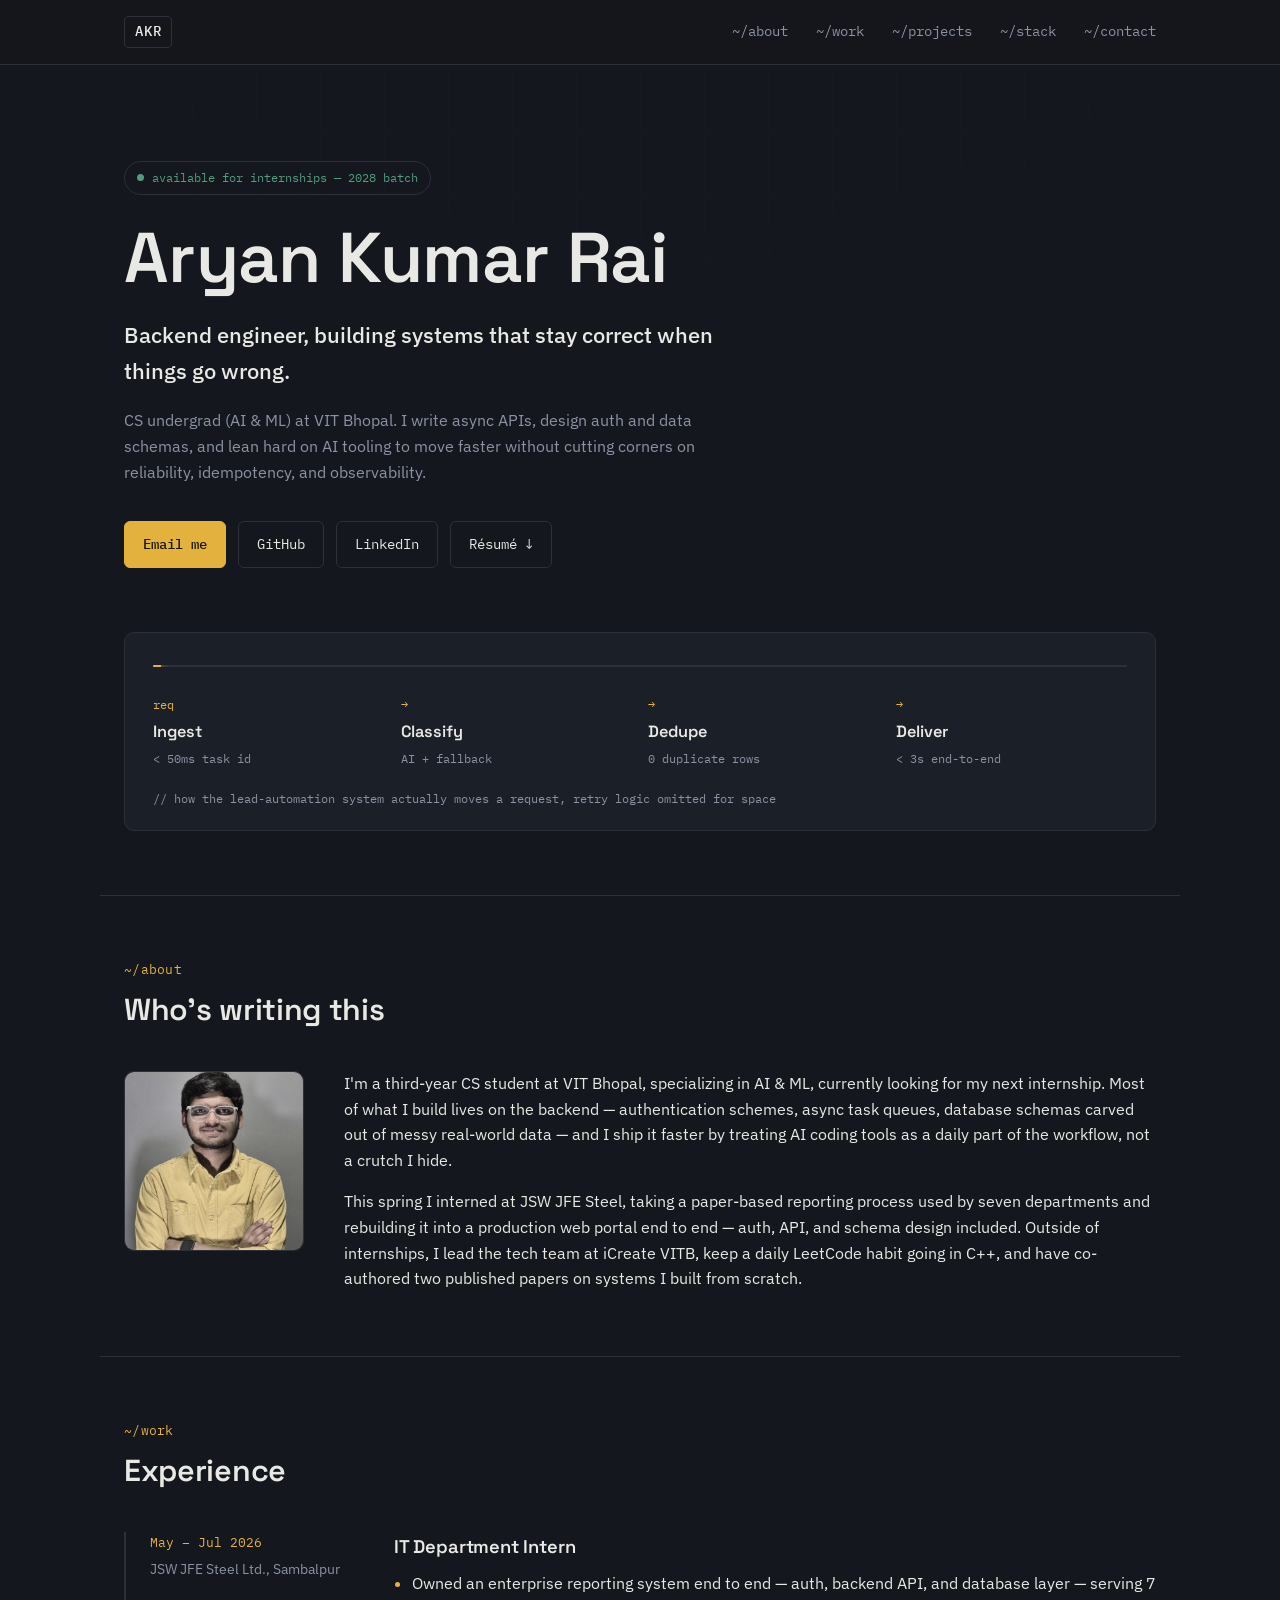
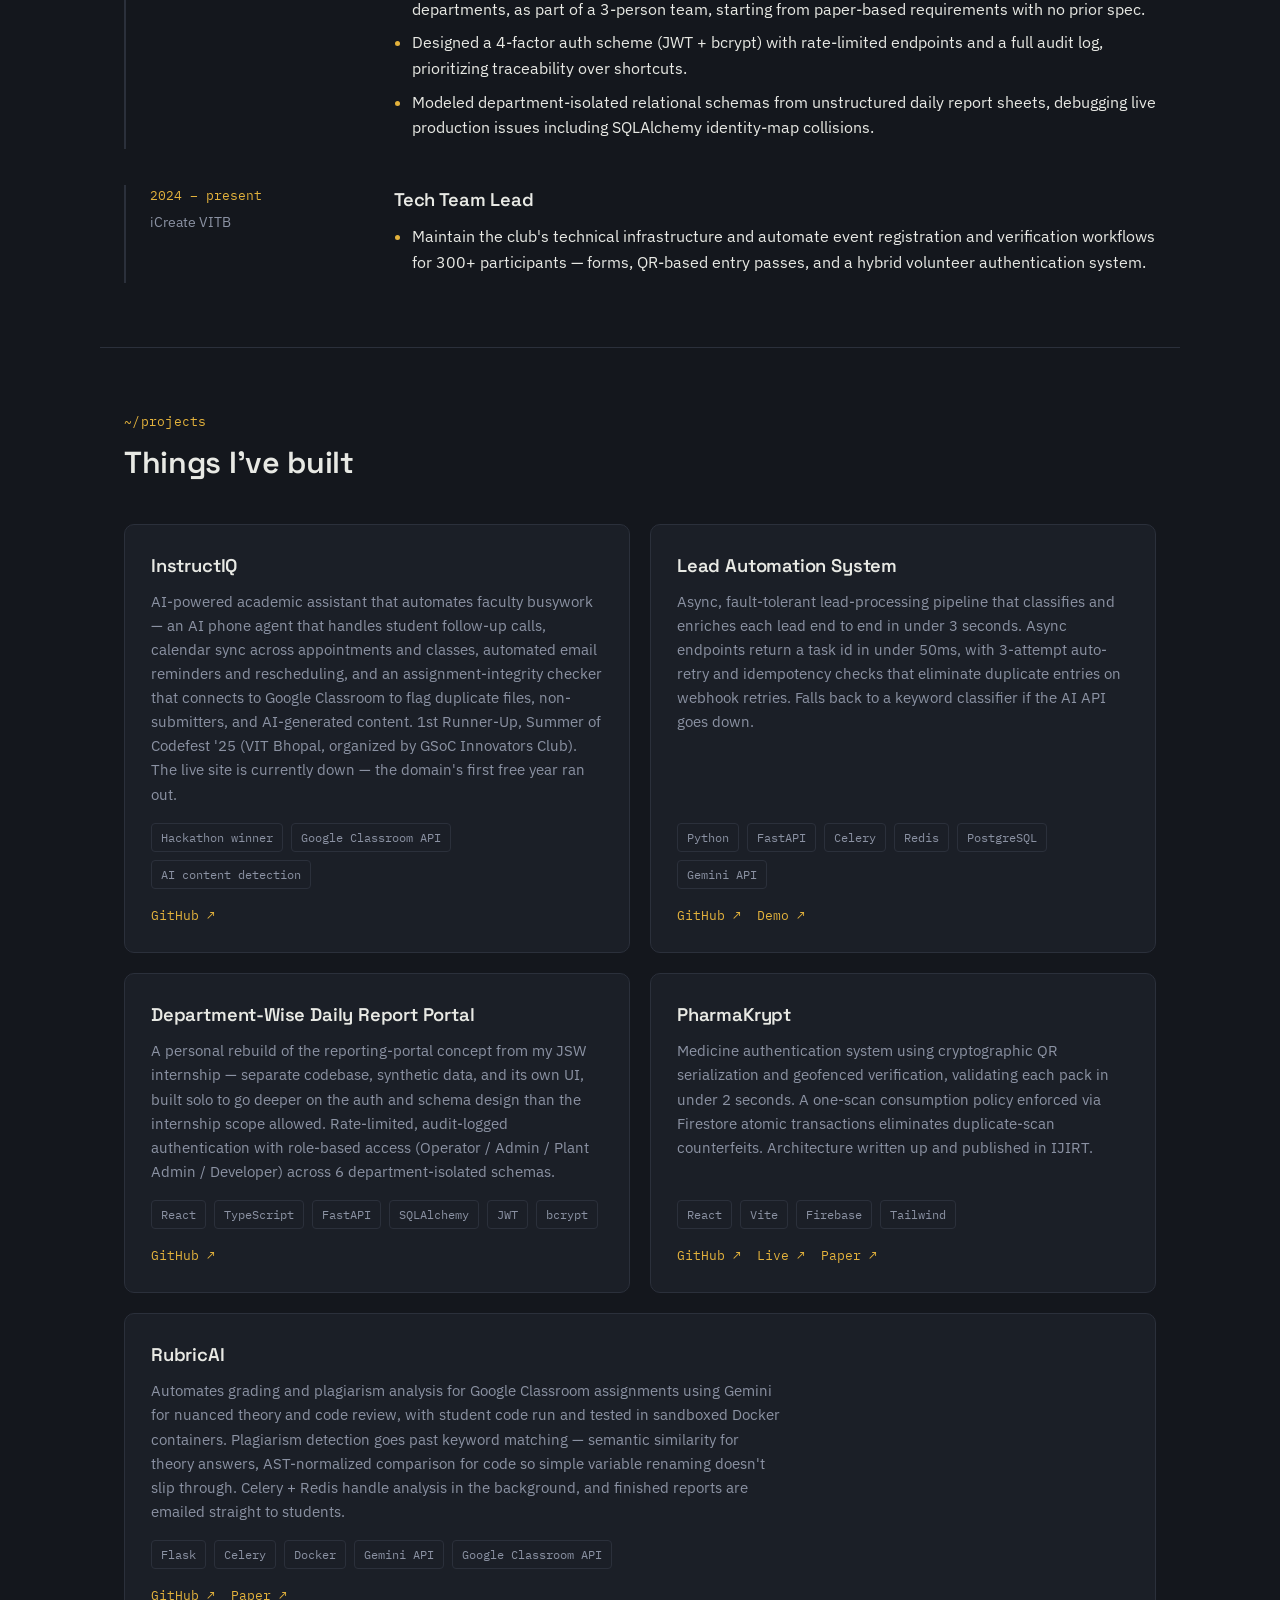
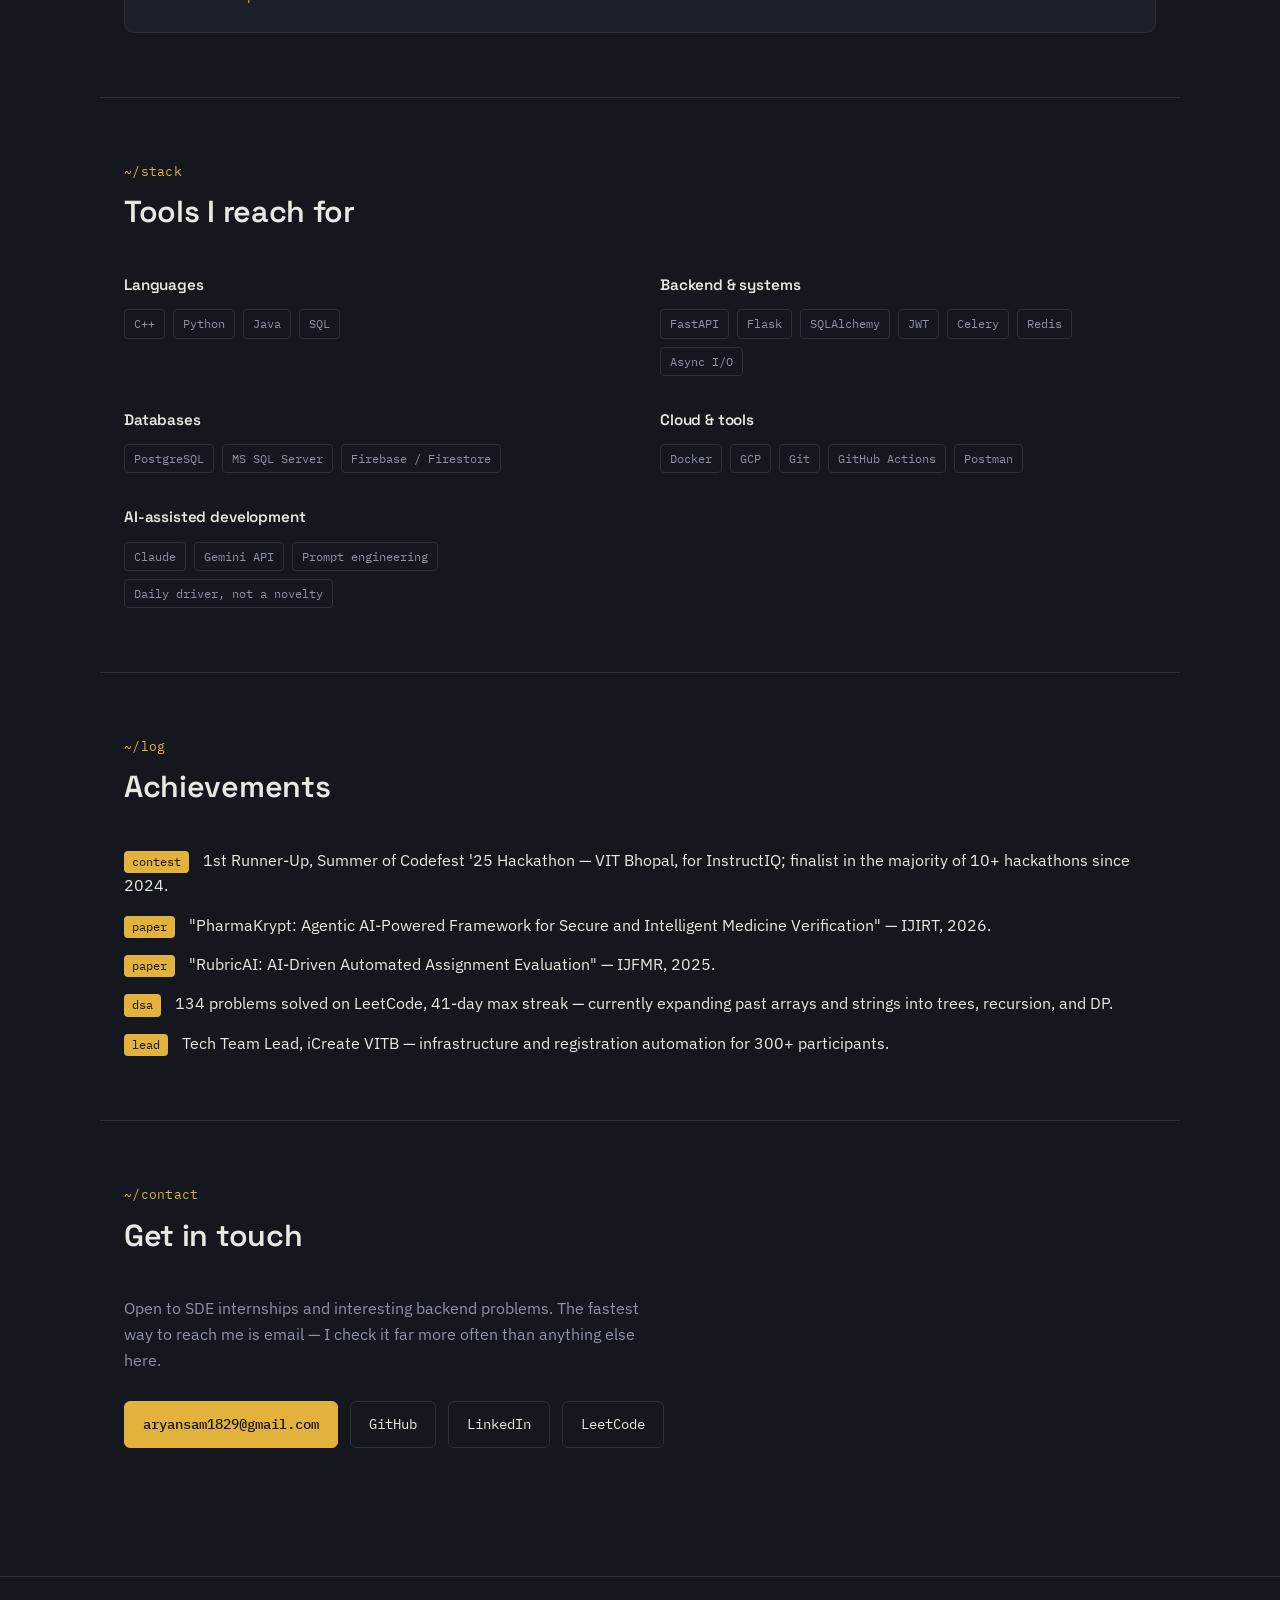
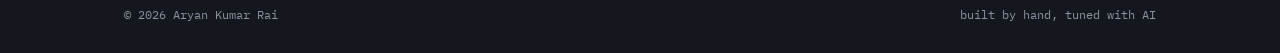
==== commit bfb513f5: "Minor Fixes" ====
--- a/index.html
+++ b/index.html
@@ -140,7 +140,7 @@
         <div class="entry-body">
           <h3>Tech Team Lead</h3>
           <ul>
-            <li>Maintain the club's technical infrastructure and automated event registration workflows used by 300+ participants — forms, QR-based entry passes, and a hybrid volunteer authentication system.</li>
+            <li>Maintain the club's technical infrastructure and automate event registration and verification workflows for 300+ participants — forms, QR-based entry passes, and a hybrid volunteer authentication system.</li>
           </ul>
         </div>
       </div>
--- a/style.css
+++ b/style.css
@@ -307,6 +307,8 @@
   transition:border-color .15s ease, transform .15s ease;
 }
 .card:hover{ border-color:var(--accent); transform:translateY(-3px); }
+.card:nth-child(5):last-child{ grid-column:1 / -1; }
+.card:nth-child(5):last-child p{ max-width:70ch; }
 .card h3{ font-size:1.15rem; margin-bottom:10px; }
 .card p{ color:var(--muted); font-size:0.94rem; flex-grow:1; margin:0 0 16px; }
 .card-links{ display:flex; gap:16px; }
